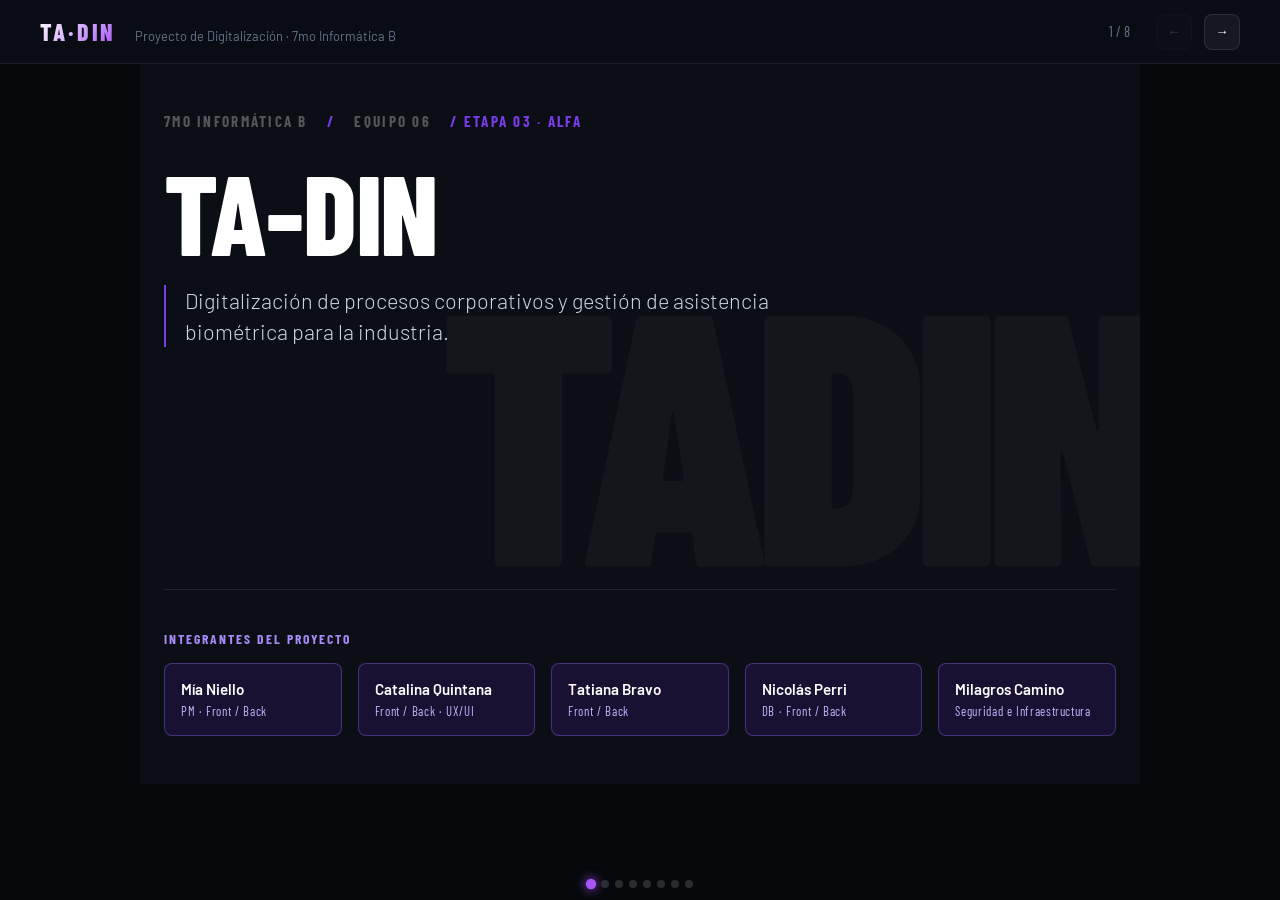
==== index.html @ 231d7f65 "Rename presentacion-e3.html to index.html" ====
<!DOCTYPE html>
<html lang="es">
<head>
  <meta charset="UTF-8">
  <meta name="viewport" content="width=device-width, initial-scale=1.0">
  <title>TA-DIN · Presentación Completa</title>
  <link rel="preconnect" href="https://fonts.googleapis.com">
  <link rel="preconnect" href="https://fonts.gstatic.com" crossorigin>
  <link href="https://fonts.googleapis.com/css2?family=Barlow+Condensed:ital,wght@0,700;0,800;0,900;1,800&family=Barlow:wght@300;400;500;600&display=swap" rel="stylesheet">
  <link rel="stylesheet" href="styles.css">
  <style>
    /* Carátula Editorial / Tipográfica */
    .cover-editorial-container {
      position: relative;
      max-width: 1000px;
      margin: 0 auto;
      padding: 3rem 1.5rem;
      text-align: left;
      min-height: 80vh;
      display: flex;
      flex-direction: column;
      justify-content: space-between;
      overflow: hidden;
    }

    /* Gran texto watermark de fondo */
    .watermark-bg {
      position: absolute;
      top: 50%;
      right: -2%;
      transform: translateY(-50%);
      font-family: 'Barlow Condensed', sans-serif;
      font-size: clamp(12rem, 28vw, 24rem);
      font-weight: 900;
      letter-spacing: -0.04em;
      color: rgba(255, 255, 255, 0.03);
      user-select: none;
      pointer-events: none;
      line-height: 0.8;
      z-index: 0;
      text-transform: uppercase;
    }

    .editorial-content {
      position: relative;
      z-index: 1;
      max-width: 680px;
    }

    .editorial-meta {
      display: flex;
      align-items: center;
      gap: 1.2rem;
      font-family: 'Barlow Condensed', sans-serif;
      font-size: 0.95rem;
      letter-spacing: 0.15em;
      text-transform: uppercase;
      color: var(--accent, #3182ce);
      margin-bottom: 2rem;
      font-weight: 700;
    }

    .editorial-meta span {
      color: rgba(255, 255, 255, 0.3);
    }

    .editorial-title {
      font-family: 'Barlow Condensed', sans-serif;
      font-size: clamp(4rem, 9vw, 7rem);
      font-weight: 800;
      line-height: 0.88;
      letter-spacing: -0.01em;
      text-transform: uppercase;
      color: #ffffff;
      margin: 0 0 1.5rem 0;
    }

    .editorial-subtitle {
      font-size: clamp(1.1rem, 2.2vw, 1.35rem);
      font-weight: 300;
      line-height: 1.45;
      color: #cbd5e0;
      margin: 0;
      border-left: 2px solid var(--accent, #3182ce);
      padding-left: 1.2rem;
    }

    /* Footer con tarjetas individuales violetas para el equipo */
    .editorial-footer {
      position: relative;
      z-index: 1;
      padding-top: 2.5rem;
      border-top: 1px solid rgba(255, 255, 255, 0.1);
      margin-top: 3rem;
    }

    .editorial-footer-label {
      font-family: 'Barlow Condensed', sans-serif;
      font-size: 0.85rem;
      font-weight: 700;
      letter-spacing: 0.15em;
      text-transform: uppercase;
      color: #a78bfa;
      margin-bottom: 1rem;
    }

    .editorial-team-grid {
      display: grid;
      grid-template-columns: repeat(auto-fit, minmax(170px, 1fr));
      gap: 1rem;
    }

    /* Cuadrado individual violeta por integrante */
    .editorial-team-card {
      background: rgba(109, 40, 217, 0.15);
      border: 1px solid rgba(139, 92, 246, 0.4);
      border-radius: 8px;
      padding: 1rem;
      display: flex;
      flex-direction: column;
      justify-content: center;
      transition: transform 0.2s ease, border-color 0.2s ease;
    }

    .editorial-team-card:hover {
      transform: translateY(-2px);
      border-color: rgba(139, 92, 246, 0.8);
      background: rgba(109, 40, 217, 0.25);
    }

    .editorial-team-name {
      font-size: 0.95rem;
      font-weight: 600;
      color: #ffffff;
      line-height: 1.2;
    }

    .editorial-team-role {
      font-family: 'Barlow Condensed', sans-serif;
      font-size: 0.8rem;
      color: #c4b5fd;
      letter-spacing: 0.05em;
      margin-top: 0.3rem;
    }

    /* Contador flotante inferior al pasar el cursor */
    .bottom-hover-counter {
      position: fixed;
      bottom: 20px;
      left: 50%;
      transform: translateX(-50%);
      background: rgba(0, 0, 0, 0.85);
      color: #fff;
      padding: 6px 16px;
      border-radius: 20px;
      font-family: 'Barlow Condensed', sans-serif;
      font-size: 0.95rem;
      letter-spacing: 0.05em;
      opacity: 0;
      transition: opacity 0.3s ease;
      pointer-events: auto;
      z-index: 1000;
    }

    .bottom-hover-counter:hover {
      opacity: 1;
    }
  </style>
</head>
<body>

  <nav class="slide-nav">
    <div>
      <span class="nav-brand">TA·DIN</span>
      <span class="nav-tag">Proyecto de Digitalización · 7mo Informática B</span>
    </div>
    <div class="nav-controls">
      <span class="slide-counter" id="counter">1 / 8</span>
      <button class="nav-btn" id="prev" onclick="go(-1)" disabled>&#8592;</button>
      <button class="nav-btn" id="next" onclick="go(+1)">&#8594;</button>
    </div>
  </nav>

  <div class="slides-container">

    <!-- DIAPO 1: Carátula de Inicio -->
    <div class="slide active" id="s1">
      <div class="slide-content cover-editorial-container">
        
        <div class="watermark-bg">TADIN</div>

        <div class="editorial-content">
          <div class="editorial-meta">
            <span>7MO INFORMÁTICA B</span> / <span>EQUIPO 06</span> / ETAPA 03 · ALFA
          </div>

          <h1 class="editorial-title">TA-DIN</h1>
          
          <p class="editorial-subtitle">
            Digitalización de procesos corporativos y gestión de asistencia biométrica para la industria.
          </p>
        </div>

        <div class="editorial-footer">
          <div class="editorial-footer-label">Integrantes del Proyecto</div>
          
          <div class="editorial-team-grid">
            <div class="editorial-team-card">
              <span class="editorial-team-name">Mía Niello</span>
              <span class="editorial-team-role">PM · Front / Back</span>
            </div>
            <div class="editorial-team-card">
              <span class="editorial-team-name">Catalina Quintana</span>
              <span class="editorial-team-role">Front / Back · UX/UI</span>
            </div>
            <div class="editorial-team-card">
              <span class="editorial-team-name">Tatiana Bravo</span>
              <span class="editorial-team-role">Front / Back</span>
            </div>
            <div class="editorial-team-card">
              <span class="editorial-team-name">Nicolás Perri</span>
              <span class="editorial-team-role">DB · Front / Back</span>
            </div>
            <div class="editorial-team-card">
              <span class="editorial-team-name">Milagros Camino</span>
              <span class="editorial-team-role">Seguridad e Infraestructura</span>
            </div>
          </div>
        </div>

      </div>
    </div>

    <!-- DIAPO 2: Introducción y Módulos -->
    <div class="slide" id="s2">
      <div class="slide-content">
        <div class="slide-number">02</div>
        <h2 class="slide-title">Contexto & Módulos del Proyecto</h2>
        <div class="divider"></div>
        
        <p style="color: var(--text-body); margin-bottom: 1.5rem; font-size: 1.05rem;">
          TA-DIN busca profesionalizarse para captar clientes en los sectores petrolero, minero y telefónico. La digitalización permite iniciar el proceso de certificación bajo las normas <strong>ISO 9001 e ISO 14001</strong>.
        </p>

        <div class="grid-2">
          <div class="card">
            <div class="card-title">Módulo A · Página Web</div>
            <p style="color: var(--text-body); font-size: 0.9rem;">Interfaz pública optimizada para posicionar la presencia digital de TA-DIN, canalizar consultas mediante Google Forms y captar clientes potenciales de forma ágil.</p>
          </div>
          <div class="card">
            <div class="card-title">Módulo B · Reloj Biométrico</div>
            <p style="color: var(--text-body); font-size: 0.9rem;">Registra e integra las fichadas en tiempo real mediante hardware biométrico (ZKTeco) conectado a una base de datos MySQL para seguimiento de presentismo.</p>
          </div>
          <div class="card">
            <div class="card-title">Módulo C · Página de RRHH</div>
            <p style="color: var(--text-body); font-size: 0.9rem;">Procesa los datos de asistencia para generar paneles visuales, auditar marcaciones y contabilizar las horas laborales de los empleados.</p>
          </div>
          <div class="card">
            <div class="card-title">Integración NFC</div>
            <p style="color: var(--text-body); font-size: 0.9rem;">Tarjetas de presentación interactivas para reuniones o eventos comerciales que redirigen al cliente a la sección de contacto mediante NFC/QR.</p>
          </div>
        </div>
      </div>
    </div>

    <!-- DIAPO 3: Avances -->
    <div class="slide" id="s3">
      <div class="slide-content">
        <div class="slide-number">03</div>
        <h2 class="slide-title">Avances del Proyecto</h2>
        <div class="divider"></div>

        <div class="grid-2">
          <div class="card" style="display: flex; flex-direction: column; justify-content: center;">
            <div class="card-title">Estructura Web y Contacto</div>
            <ul class="styled-list">
              <li>Estructura principal finalizada en dominio <span class="code-tag"><a href="http://tadin.com.ar" target="_blank" style="color: inherit; text-decoration: underline;">tadin.com.ar</a></span>.</li>
              <li>Despliegue de ruta de contacto interactiva en <span class="code-tag"><a href="http://tadin.com.ar/contacto" target="_blank" style="color: inherit; text-decoration: underline;">tadin.com.ar/contacto</a></span>.</li>
              <li>Transferencia de información en reuniones corporativas mediante tarjetas físicas con tecnología <strong>NFC</strong>.</li>
              <li>Implementación de un código <strong>QR</strong> alternativo para dispositivos sin conectividad NFC.</li>
            </ul>
          </div>
          <div class="card" style="text-align: center; background: rgba(255,255,255,0.02);">
            <p style="font-size: 0.85rem; color: var(--text-muted); margin-bottom: 1rem;">Tarjeta Digital NFC/QR · Vista Previa</p>

            <div style="
              background: #F4F5F7;
              border-radius: 18px;
              padding: 2.2rem 2rem;
              color: #1A2B4C;
              box-shadow: 0 10px 25px rgba(0,0,0,0.3);
              text-align: left;
              position: relative;
              max-width: 480px;
              margin: 0 auto;
              font-family: 'Inter', system-ui, -apple-system, sans-serif;
            ">
              
              <div style="position: absolute; top: 1.8rem; right: 1.8rem; width: 42px; height: 42px; border: 2px solid #1A2B4C; border-radius: 50%; display: flex; flex-direction: column; align-items: center; justify-content: center; gap: 2px;">
                <svg width="20" height="14" viewBox="0 0 24 16" fill="none" stroke="#1A2B4C" stroke-width="2.2" stroke-linecap="round">
                  <path d="M2 3a18 18 0 0 1 20 0" />
                  <path d="M5 7a13 13 0 0 1 14 0" />
                  <path d="M9 11a7 7 0 0 1 6 0" />
                </svg>
                <span style="font-size: 0.55rem; font-weight: 800; color: #1A2B4C; letter-spacing: 0.05em; line-height: 1;">NFC</span>
              </div>

              <div style="display: flex; justify-content: space-between; align-items: flex-end; margin-top: 0.5rem;">
                <div>
                  <h2 style="color: #1A2B4C; font-family: 'Inter', sans-serif; font-size: 2.7rem; font-weight: 800; letter-spacing: 0.02em; margin: 0; line-height: 1;">TA-DIN</h2>
                  <p style="color: #1A2B4C; font-size: 1.05rem; font-weight: 600; margin: 0.4rem 0 3.2rem 0;">Industrial Powder Coating</p>

                  <div style="font-size: 0.95rem; font-weight: 700; color: #1A2B4C; line-height: 1.45;">
                    <p style="margin: 0;">info@tadin.com</p>
                    <p style="margin: 0;">11 6880-8040</p>
                    <p style="margin: 0;">
                      <a href="https://tadin.com.ar" target="_blank" style="color: #1A2B4C; text-decoration: none;">www.tadin.com.ar</a>
                    </p>
                    <p style="margin: 0; font-weight: 600;">La Cautiva 6965, Villa Bosch</p>
                  </div>
                </div>

                <div style="flex-shrink: 0; margin-left: 1rem;">
                  <img 
                    src="https://api.qrserver.com/v1/create-qr-code/?size=150x150&data=http://tadin.com.ar/contacto&color=1A2B4C&bgcolor=F4F5F7" 
                    alt="QR Contacto TA-DIN" 
                    style="width: 140px; height: 140px; display: block;"
                  />
                </div>
              </div>
            </div>
          </div>
        </div>
      </div>
    </div>

    <!-- DIAPO 4: Combinación de Módulos Internos y Seguridad -->
    <div class="slide" id="s4">
      <div class="slide-content">
        <div class="slide-number">04</div>
        <h2 class="slide-title">Plataforma de RRHH</h2>
        <div class="divider"></div>

        <h3 style="font-size: 1.15rem; color: var(--accent); margin: 1.5rem 0 0.8rem 0; font-family: 'Barlow Condensed', sans-serif; text-transform: uppercase; letter-spacing: 0.05em;">
          Módulos Internos
        </h3>

        <div class="grid-3" style="margin-bottom: 1.2rem;">
          <div class="card">
            <div class="card-title">Dashboard Principal</div>
            <p style="font-size: 0.85rem; color: var(--text-body);">Resumen en tiempo real del estado de red (IP/Puerto del reloj), empleados activos, fichadas diarias y últimos 5 movimientos.</p>
          </div>
          <div class="card">
            <div class="card-title">Gestión de Empleados</div>
            <p style="font-size: 0.85rem; color: var(--text-body);">Altas y bajas de personal. El <em>ID de Reloj</em> cargado debe coincidir exactamente con el número de enrolamiento asignado en el equipo ZKTeco.</p>
          </div>
          <div class="card">
            <div class="card-title">Registros Crudos</div>
            <p style="font-size: 0.85rem; color: var(--text-body);">Caja negra con todas las entradas/salidas sin procesar. Permite cargas manuales para justificar ausencias u olvidos bajo clave de administrador.</p>
          </div>
          <div class="card">
            <div class="card-title">Horas Trabajadas</div>
            <p style="font-size: 0.85rem; color: var(--text-body);">Calcula horas netas a pagar filtrando llegadas tardes y turnos incompletos. Exportación de liquidación mensual a Excel profesional.</p>
          </div>
          <div class="card">
            <div class="card-title">Matriz Mensual</div>
            <p style="font-size: 0.85rem; color: var(--text-body);">Mapa de calor visual para auditar el mes del personal mediante iconografía por estados de asistencia.</p>
          </div>
          <div class="card">
            <div class="card-title">Configuración</div>
            <p style="font-size: 0.85rem; color: var(--text-body);">Panel para parametrizar la IP del biométrico, definir turnos corporativos (mañana/tarde) y tolerancia de llegada tarde.</p>
          </div>
        </div>

        <h3 style="font-size: 1.15rem; color: var(--accent); margin: 1.5rem 0 0.8rem 0; font-family: 'Barlow Condensed', sans-serif; text-transform: uppercase; letter-spacing: 0.05em;">
          Seguridad y Confirmación de Privilegios
        </h3>

        <div class="grid-2">
          <div class="card" style="padding: 0.8rem 1rem;">
            <div class="card-title" style="font-size: 0.9rem;">1. Control de Sesión Nativo (<span class="code-tag">$_SESSION</span>)</div>
            <p style="color: var(--text-body); font-size: 0.8rem; line-height: 1.4; margin: 0;">
              Toda navegación por rutas <span class="code-tag">.php</span> exige sesión activa iniciada en <span class="code-tag">login.php</span>. Si el token no es válido, redirige al inicio de sesión.
            </p>
          </div>
          <div class="card" style="padding: 0.8rem 1rem;">
            <div class="card-title" style="font-size: 0.9rem;">2. Confirmación de Privilegios Destructivos</div>
            <p style="color: var(--text-body); font-size: 0.8rem; line-height: 1.4; margin: 0;">
              Para acciones sensibles (cargas manuales o bajas), se exige la <strong>contraseña de administrador</strong> vía HTTP POST previa confirmación en DB.
            </p>
          </div>
        </div>

      </div>
    </div>

    <!-- DIAPO 5: Documentación Técnica -->
    <div class="slide" id="s5">
      <div class="slide-content">
        <div class="slide-number">05</div>
        <h2 class="slide-title">Documentación Técnica & Arquitectura</h2>
        <div class="divider"></div>

        <div class="grid-3">
          <div class="card">
            <div class="card-title">Módulo A · Web</div>
            <ul class="styled-list">
              <li><strong>Frontend:</strong> HTML5, CSS3 responsivo.</li>
              <li><strong>Hosting:</strong> DonWeb mediante FTP FileZilla.</li>
              <li><strong>Propósito:</strong> Captación de leads B2B.</li>
            </ul>
          </div>
          <div class="card">
            <div class="card-title">Módulo B · Biométrico</div>
            <ul class="styled-list">
              <li><strong>Hardware:</strong> ZKTeco + ZKBioTime.Net.</li>
              <li><strong>Protocolo:</strong> TCP/IP en red local.</li>
              <li><strong>Tablas:</strong> <span class="code-tag">USUARIO</span>, <span class="code-tag">LOG_MARCACION</span>.</li>
              <li><strong>Algoritmo:</strong> Match 1:N (&lt;1s).</li>
            </ul>
          </div>
          <div class="card">
            <div class="card-title">Módulo C · RRHH</div>
            <ul class="styled-list">
              <li><strong>Stack:</strong> PHP 8, Bootstrap 5.3, JS, MySQL.</li>
              <li><strong>Renderizado:</strong> SSR con controladores PHP.</li>
              <li><strong>Tablas:</strong> <span class="code-tag">empleados</span>, <span class="code-tag">registros_asistencia</span>, <span class="code-tag">configuracion</span>.</li>
              <li><strong>Reportes:</strong> Exportación nativa a <span class="code-tag">.xls</span>.</li>
            </ul>
          </div>
          
          <div class="card">
            <div class="card-title">Integración Comercial · Tarjetas NFC</div>
            <ul class="styled-list">
              <li><strong>Tecnología:</strong> Dispositivos físicos pasivos NFC (Near Field Communication) programados como tarjetas de presentación interactivas para el equipo comercial.</li>
              <li><strong>Función:</strong> Transmiten enlaces URL directamente a smartphones para derivar tráfico al sitio web de TA-DIN o al formulario de contacto.</li>
            </ul>
          </div>

        </div>
      </div>
    </div>

    <!-- DIAPO 6: Manual de Usuario y FAQ -->
    <div class="slide" id="s6">
      <div class="slide-content">
        <div class="slide-number">06</div>
        <h2 class="slide-title">Manual de Usuario & Operación</h2>
        <div class="divider"></div>

        <div class="grid-2">
          <div class="card">
            <div class="card-title">1. Operación del Reloj Biométrico</div>
            <ul class="styled-list">
              <li><strong>Identificación:</strong> Rostro, huella, tarjeta RFID o Clave. Modo 1:N o 1:1.</li>
              <li><strong>Uso Correcto:</strong> Distancia de 0.5m para rostro. Huella plana en cristal (registrar índice/medio).</li>
              <li><strong>Contingencias:</strong> Memoria no volátil (opera offline y sincroniza post-conexión o por USB FAT32).</li>
            </ul>
          </div>
          <div class="card">
            <div class="card-title">2. Leyenda Matriz Mensual de Asistencia</div>
            <p style="font-size: 0.85rem; color: var(--text-body); margin-bottom: 0.5rem;">Lectura visual rápida dentro del software de RRHH:</p>
            <div class="matrix-legend">
              <span class="badge"><div class="dot-indicator" style="background: var(--status-green);"></div> Verde: Correcto</span>
              <span class="badge"><div class="dot-indicator" style="background: var(--status-orange);"></div> Naranja: Llegada Tarde</span>
              <span class="badge"><div class="dot-indicator" style="background: var(--status-blue);"></div> Azul: Turno Incompleto</span>
              <span class="badge"><div class="dot-indicator" style="background: var(--status-red);"></div> Rojo: Ausente</span>
              <span class="badge"><div class="dot-indicator" style="background: var(--status-grey);"></div> Gris: Fuera de Turno</span>
            </div>
          </div>
        </div>
      </div>
    </div>

    <!-- DIAPO 7: Landing Page -->
    <div class="slide" id="s7">
      <div class="slide-content" style="display: flex; flex-direction: column; justify-content: center; align-items: center; text-align: center;">
        <div class="slide-number">07</div>
        <h2 class="slide-title">Landing Page Institucional</h2>
        <div class="divider"></div>
        <div class="card" style="max-width: 700px; padding: 2.5rem; background: var(--bg-dark-mid);">
          <p style="font-size: 1.2rem; color: var(--text-light); margin-bottom: 1rem;">
            Vista previa del portal público comercial desplegado en producción.
          </p>
          <a href="http://tadin.com.ar" target="_blank" style="display: inline-block; padding: 0.8rem 1.8rem; background: var(--accent); color: #FFF; text-decoration: none; border-radius: var(--radius-sm); font-weight: 600; font-family: 'Barlow Condensed'; letter-spacing: 0.05em; transition: var(--transition);">
            VISITAR TADIN.COM.AR ↗
          </a>
        </div>
      </div>
    </div>

    <!-- DIAPO 8: Carátula de Cierre -->
    <div class="slide" id="s8">
      <div class="slide-content cover-editorial-container">
        
        <!-- Marca de agua gigante -->
        <div class="watermark-bg">TADIN</div>

        <!-- Encabezado y Títulos -->
        <div class="editorial-content">
          <div class="editorial-meta">
            <span>7MO INFORMÁTICA B</span> / <span>EQUIPO 06</span> / CIERRE DEL PROYECTO
          </div>

          <h1 class="editorial-title">TA-DIN</h1>
          
          <p class="editorial-subtitle">
            Digitalización de procesos corporativos y gestión de asistencia biométrica para la industria.
          </p>
        </div>

        <!-- Créditos del equipo en cuadrados individuales violetas -->
        <div class="editorial-footer">
          <div class="editorial-footer-label">Integrantes del Proyecto</div>
          
          <div class="editorial-team-grid">
            <div class="editorial-team-card">
              <span class="editorial-team-name">Mía Niello</span>
              <span class="editorial-team-role">PM · Front / Back</span>
            </div>
            <div class="editorial-team-card">
              <span class="editorial-team-name">Catalina Quintana</span>
              <span class="editorial-team-role">Front / Back · UX/UI</span>
            </div>
            <div class="editorial-team-card">
              <span class="editorial-team-name">Tatiana Bravo</span>
              <span class="editorial-team-role">Front / Back</span>
            </div>
            <div class="editorial-team-card">
              <span class="editorial-team-name">Nicolás Perri</span>
              <span class="editorial-team-role">DB · Front / Back</span>
            </div>
            <div class="editorial-team-card">
              <span class="editorial-team-name">Milagros Camino</span>
              <span class="editorial-team-role">Seguridad e Infraestructura</span>
            </div>
          </div>
        </div>

      </div>
    </div>

  </div>

  <div class="dot-nav" id="dotNav"></div>

  <!-- Contador flotante inferior -->
  <div class="bottom-hover-counter" id="hoverCounter">1 / 8</div>

  <script>
    const TOTAL = 8;
    let cur = 1;

    const dotContainer = document.getElementById('dotNav');
    for (let i = 1; i <= TOTAL; i++) {
      const btn = document.createElement('button');
      btn.className = `dot ${i === 1 ? 'active' : ''}`;
      btn.onclick = () => goTo(i);
      dotContainer.appendChild(btn);
    }

    function goTo(n) {
      if (n < 1 || n > TOTAL) return;
      document.getElementById('s' + cur).classList.remove('active');
      document.querySelectorAll('.dot')[cur - 1].classList.remove('active');
      cur = n;
      document.getElementById('s' + cur).classList.add('active');
      document.querySelectorAll('.dot')[cur - 1].classList.add('active');
      
      const text = `${cur} / ${TOTAL}`;
      document.getElementById('counter').textContent = text;
      document.getElementById('hoverCounter').textContent = text;
      
      document.getElementById('prev').disabled = cur === 1;
      document.getElementById('next').disabled = cur === TOTAL;
    }

    function go(dir) { goTo(cur + dir); }

    document.addEventListener('keydown', e => {
      if (e.key === 'ArrowRight') go(1);
      if (e.key === 'ArrowLeft') go(-1);
    });
  </script>
</body>
</html>
---- styles.css ----
/* =========================================
   TA-DIN | Design System & Presentación E2
   Estilo: Cyber / Electric Violet Minimalist
   ========================================= */

:root {
  --bg-dark:        #0B0E14;
  --bg-dark-mid:    #121824;
  --bg-card:        #1A2332;
  --bg-footer:      #06080C;

  /* Texto */
  --text-light:     #FFFFFF;
  --text-body:      #94A3B8;
  --text-muted:     #64748B;

  /* Acentos */
  --accent:         #7C3AED;
  --accent-bright:  #A855F7;
  --accent-glow:    rgba(124, 58, 237, 0.25);

  /* Indicadores de Matriz Mensual */
  --status-green:   #10B981;
  --status-orange:  #F59E0B;
  --status-blue:    #3B82F6;
  --status-red:     #EF4444;
  --status-grey:    #6B7280;

  --nav-h:          64px;
  --dots-h:         44px;
  --radius-sm:      8px;
  --radius-md:      16px;
  --transition:     0.3s cubic-bezier(0.16, 1, 0.3, 1);
}

*, *::before, *::after { box-sizing: border-box; margin: 0; padding: 0; }
html, body {
  height: 100%;
  font-family: 'Barlow', sans-serif;
  background: var(--bg-footer);
  color: var(--text-light);
  overflow: hidden;
}

/* Nav Bar */
.slide-nav {
  position: fixed;
  top: 0; left: 0; right: 0;
  height: var(--nav-h);
  background: rgba(11, 14, 20, 0.9);
  backdrop-filter: blur(12px);
  display: flex;
  align-items: center;
  justify-content: space-between;
  padding: 0 2.5rem;
  z-index: 1000;
  border-bottom: 1px solid rgba(255, 255, 255, 0.08);
}
.nav-brand {
  font-family: 'Barlow Condensed', sans-serif;
  font-size: 1.5rem;
  font-weight: 800;
  letter-spacing: 0.12em;
  background: linear-gradient(135deg, #FFF 0%, var(--accent-bright) 100%);
  -webkit-background-clip: text;
  -webkit-text-fill-color: transparent;
}
.nav-tag { font-size: 0.8rem; color: var(--text-muted); margin-left: 1rem; }
.nav-controls { display: flex; align-items: center; gap: 0.75rem; }
.slide-counter {
  font-family: 'Barlow Condensed', sans-serif;
  font-size: 0.9rem;
  color: var(--text-muted);
  min-width: 50px;
  text-align: center;
}
.nav-btn {
  background: rgba(255, 255, 255, 0.05);
  color: var(--text-light);
  border: 1px solid rgba(255, 255, 255, 0.1);
  border-radius: var(--radius-sm);
  width: 36px; height: 36px;
  cursor: pointer;
  display: flex; align-items: center; justify-content: center;
  transition: var(--transition);
}
.nav-btn:hover { background: var(--accent); border-color: var(--accent-bright); }
.nav-btn:disabled { opacity: 0.2; cursor: not-allowed; }

/* Slide Base Structure */
.slides-container { height: 100vh; overflow: hidden; }
.slide {
  display: none;
  height: 100vh;
  overflow-y: auto;
  padding-top: var(--nav-h);
  padding-bottom: var(--dots-h);
}
.slide.active {
  display: block;
  animation: fadeIn 0.4s ease-out;
}
@keyframes fadeIn {
  from { opacity: 0; transform: scale(0.98); }
  to   { opacity: 1; transform: scale(1); }
}

.slide-content {
  min-height: calc(100vh - var(--nav-h) - var(--dots-h));
  padding: 2.5rem 8%;
  background: var(--bg-dark);
}

.slide-number {
  font-family: 'Barlow Condensed', sans-serif;
  font-size: 3.5rem;
  font-weight: 800;
  color: var(--accent);
  opacity: 0.3;
  line-height: 1;
}
.slide-title {
  font-family: 'Barlow Condensed', sans-serif;
  font-size: clamp(2rem, 3.5vw, 2.8rem);
  text-transform: uppercase;
  margin-bottom: 0.2rem;
}
.divider {
  width: 60px; height: 4px;
  background: var(--accent-bright);
  border-radius: 2px;
  margin-bottom: 1.5rem;
  box-shadow: 0 0 12px var(--accent-glow);
}

/* CARÁTULA REDISEÑADA (COVER HERO) */
.cover-pills {
  display: flex;
  justify-content: center;
  gap: 0.75rem;
  flex-wrap: wrap;
  margin-bottom: 2rem;
}

.pill {
  background: rgba(124, 58, 237, 0.1);
  border: 1px solid rgba(168, 85, 247, 0.3);
  color: #E2E8F0;
  padding: 0.4rem 1.2rem;
  border-radius: 50px;
  font-family: 'Barlow Condensed', sans-serif;
  font-size: 0.85rem;
  font-weight: 700;
  letter-spacing: 0.08em;
  text-transform: uppercase;
  backdrop-filter: blur(8px);
  box-shadow: 0 0 15px rgba(124, 58, 237, 0.15);
  transition: var(--transition);
}

.pill:hover {
  border-color: var(--accent-bright);
  box-shadow: 0 0 20px rgba(168, 85, 247, 0.4);
  transform: translateY(-2px);
}

.hero-title {
  font-family: 'Barlow Condensed', sans-serif;
  font-size: clamp(4rem, 8vw, 7rem);
  font-weight: 800;
  letter-spacing: 0.05em;
  line-height: 0.9;
  margin-bottom: 1rem;
  background: linear-gradient(180deg, #FFFFFF 30%, #A855F7 100%);
  -webkit-background-clip: text;
  -webkit-text-fill-color: transparent;
  text-shadow: 0 10px 30px rgba(124, 58, 237, 0.3);
}

.hero-subtitle {
  font-style: italic;
  font-size: clamp(1rem, 2vw, 1.25rem);
  color: var(--text-body);
  max-width: 650px;
  margin: 0 auto 1.5rem auto;
  line-height: 1.5;
}

.team-grid {
  display: grid;
  grid-template-columns: repeat(auto-fit, minmax(160px, 1fr));
  gap: 1rem;
  max-width: 1000px;
  margin: 2rem auto 0 auto;
  width: 100%;
}

.team-card {
  background: var(--bg-dark-mid);
  border: 1px solid rgba(255, 255, 255, 0.08);
  border-radius: var(--radius-md);
  padding: 1.5rem 1rem;
  display: flex;
  flex-direction: column;
  align-items: center;
  text-align: center;
  transition: var(--transition);
  position: relative;
  overflow: hidden;
}

.team-card::before {
  content: '';
  position: absolute;
  top: 0; left: 0; right: 0; height: 3px;
  background: linear-gradient(90deg, transparent, var(--accent-bright), transparent);
  opacity: 0;
  transition: var(--transition);
}

.team-card:hover {
  transform: translateY(-5px);
  border-color: rgba(168, 85, 247, 0.4);
  box-shadow: 0 12px 30px rgba(0, 0, 0, 0.5), 0 0 20px rgba(124, 58, 237, 0.2);
}

.team-card:hover::before {
  opacity: 1;
}

.avatar {
  width: 52px;
  height: 52px;
  border-radius: 50%;
  background: linear-gradient(135deg, rgba(124, 58, 237, 0.3), rgba(18, 24, 36, 0.9));
  border: 2px solid var(--accent-bright);
  color: #FFF;
  font-family: 'Barlow Condensed', sans-serif;
  font-weight: 800;
  font-size: 1.2rem;
  display: flex;
  align-items: center;
  justify-content: center;
  margin-bottom: 0.8rem;
  box-shadow: 0 0 15px var(--accent-glow);
}

.team-name {
  font-family: 'Barlow', sans-serif;
  font-weight: 600;
  font-size: 0.95rem;
  color: var(--text-light);
  margin-bottom: 0.25rem;
}

.team-role {
  font-size: 0.75rem;
  color: var(--text-muted);
  line-height: 1.3;
}

/* Grids & Cards Interiores */
.grid-2 { display: grid; grid-template-columns: repeat(auto-fit, minmax(320px, 1fr)); gap: 1.5rem; }
.grid-3 { display: grid; grid-template-columns: repeat(auto-fit, minmax(260px, 1fr)); gap: 1.25rem; }

.card {
  background: var(--bg-dark-mid);
  border: 1px solid rgba(255, 255, 255, 0.06);
  border-radius: var(--radius-md);
  padding: 1.25rem 1.5rem;
  box-shadow: 0 8px 32px rgba(0,0,0,0.3);
}
.card-title {
  font-family: 'Barlow Condensed', sans-serif;
  font-size: 1.25rem;
  color: var(--accent-bright);
  margin-bottom: 0.5rem;
  display: flex; align-items: center; gap: 0.5rem;
}

/* Tablas y Listas */
ul.styled-list { list-style: none; }
ul.styled-list li {
  position: relative;
  padding-left: 1.2rem;
  margin-bottom: 0.5rem;
  color: var(--text-body);
  font-size: 0.95rem;
  line-height: 1.5;
}
ul.styled-list li::before {
  content: "▹";
  position: absolute;
  left: 0;
  color: var(--accent-bright);
}

.matrix-legend {
  display: grid;
  grid-template-columns: repeat(auto-fit, minmax(180px, 1fr));
  gap: 0.75rem;
  margin-top: 1rem;
}
.badge {
  display: inline-flex;
  align-items: center;
  gap: 0.5rem;
  padding: 0.4rem 0.8rem;
  border-radius: var(--radius-sm);
  font-size: 0.85rem;
  font-weight: 600;
  background: rgba(255,255,255,0.03);
  border: 1px solid rgba(255,255,255,0.08);
}
.dot-indicator { width: 10px; height: 10px; border-radius: 50%; }

/* Code Blocks & Tech Tags */
.code-tag {
  font-family: monospace;
  background: rgba(124, 58, 237, 0.15);
  color: var(--accent-bright);
  padding: 0.1rem 0.4rem;
  border-radius: 4px;
  font-size: 0.85rem;
}

/* Dot Navigation */
.dot-nav {
  position: fixed;
  bottom: 12px;
  left: 50%;
  transform: translateX(-50%);
  display: flex;
  gap: 6px;
  z-index: 1000;
}
.dot {
  width: 8px; height: 8px;
  border-radius: 50%;
  background: rgba(255,255,255,0.15);
  border: none;
  cursor: pointer;
  transition: var(--transition);
}
.dot.active {
  background: var(--accent-bright);
  box-shadow: 0 0 8px var(--accent-bright);
  transform: scale(1.3);
}
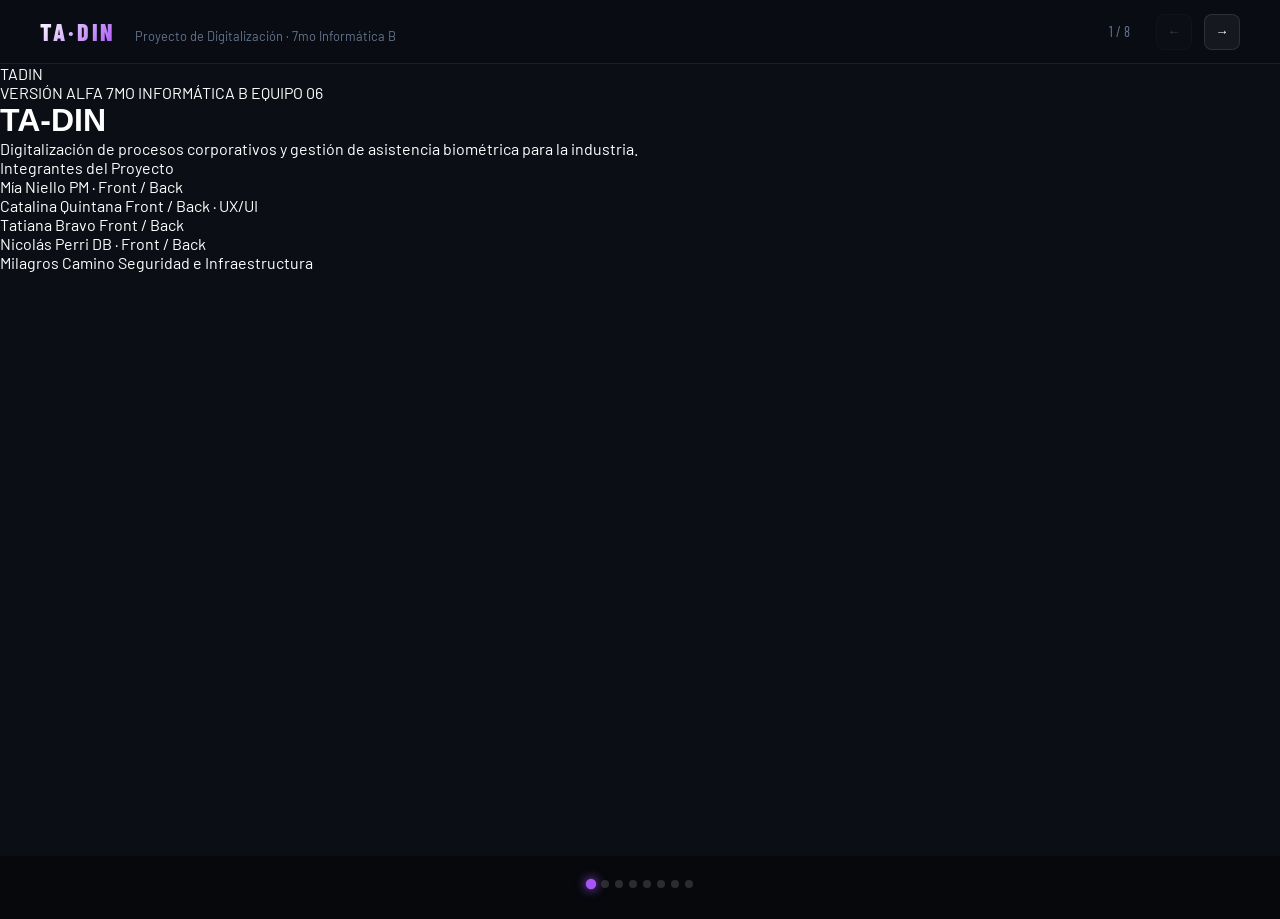
==== commit fb8908d6: "Update index.html" ====
--- a/index.html
+++ b/index.html
@@ -8,164 +8,6 @@
   <link rel="preconnect" href="https://fonts.gstatic.com" crossorigin>
   <link href="https://fonts.googleapis.com/css2?family=Barlow+Condensed:ital,wght@0,700;0,800;0,900;1,800&family=Barlow:wght@300;400;500;600&display=swap" rel="stylesheet">
   <link rel="stylesheet" href="styles.css">
-  <style>
-    /* Carátula Editorial / Tipográfica */
-    .cover-editorial-container {
-      position: relative;
-      max-width: 1000px;
-      margin: 0 auto;
-      padding: 3rem 1.5rem;
-      text-align: left;
-      min-height: 80vh;
-      display: flex;
-      flex-direction: column;
-      justify-content: space-between;
-      overflow: hidden;
-    }
-
-    /* Gran texto watermark de fondo */
-    .watermark-bg {
-      position: absolute;
-      top: 50%;
-      right: -2%;
-      transform: translateY(-50%);
-      font-family: 'Barlow Condensed', sans-serif;
-      font-size: clamp(12rem, 28vw, 24rem);
-      font-weight: 900;
-      letter-spacing: -0.04em;
-      color: rgba(255, 255, 255, 0.03);
-      user-select: none;
-      pointer-events: none;
-      line-height: 0.8;
-      z-index: 0;
-      text-transform: uppercase;
-    }
-
-    .editorial-content {
-      position: relative;
-      z-index: 1;
-      max-width: 680px;
-    }
-
-    .editorial-meta {
-      display: flex;
-      align-items: center;
-      gap: 1.2rem;
-      font-family: 'Barlow Condensed', sans-serif;
-      font-size: 0.95rem;
-      letter-spacing: 0.15em;
-      text-transform: uppercase;
-      color: var(--accent, #3182ce);
-      margin-bottom: 2rem;
-      font-weight: 700;
-    }
-
-    .editorial-meta span {
-      color: rgba(255, 255, 255, 0.3);
-    }
-
-    .editorial-title {
-      font-family: 'Barlow Condensed', sans-serif;
-      font-size: clamp(4rem, 9vw, 7rem);
-      font-weight: 800;
-      line-height: 0.88;
-      letter-spacing: -0.01em;
-      text-transform: uppercase;
-      color: #ffffff;
-      margin: 0 0 1.5rem 0;
-    }
-
-    .editorial-subtitle {
-      font-size: clamp(1.1rem, 2.2vw, 1.35rem);
-      font-weight: 300;
-      line-height: 1.45;
-      color: #cbd5e0;
-      margin: 0;
-      border-left: 2px solid var(--accent, #3182ce);
-      padding-left: 1.2rem;
-    }
-
-    /* Footer con tarjetas individuales violetas para el equipo */
-    .editorial-footer {
-      position: relative;
-      z-index: 1;
-      padding-top: 2.5rem;
-      border-top: 1px solid rgba(255, 255, 255, 0.1);
-      margin-top: 3rem;
-    }
-
-    .editorial-footer-label {
-      font-family: 'Barlow Condensed', sans-serif;
-      font-size: 0.85rem;
-      font-weight: 700;
-      letter-spacing: 0.15em;
-      text-transform: uppercase;
-      color: #a78bfa;
-      margin-bottom: 1rem;
-    }
-
-    .editorial-team-grid {
-      display: grid;
-      grid-template-columns: repeat(auto-fit, minmax(170px, 1fr));
-      gap: 1rem;
-    }
-
-    /* Cuadrado individual violeta por integrante */
-    .editorial-team-card {
-      background: rgba(109, 40, 217, 0.15);
-      border: 1px solid rgba(139, 92, 246, 0.4);
-      border-radius: 8px;
-      padding: 1rem;
-      display: flex;
-      flex-direction: column;
-      justify-content: center;
-      transition: transform 0.2s ease, border-color 0.2s ease;
-    }
-
-    .editorial-team-card:hover {
-      transform: translateY(-2px);
-      border-color: rgba(139, 92, 246, 0.8);
-      background: rgba(109, 40, 217, 0.25);
-    }
-
-    .editorial-team-name {
-      font-size: 0.95rem;
-      font-weight: 600;
-      color: #ffffff;
-      line-height: 1.2;
-    }
-
-    .editorial-team-role {
-      font-family: 'Barlow Condensed', sans-serif;
-      font-size: 0.8rem;
-      color: #c4b5fd;
-      letter-spacing: 0.05em;
-      margin-top: 0.3rem;
-    }
-
-    /* Contador flotante inferior al pasar el cursor */
-    .bottom-hover-counter {
-      position: fixed;
-      bottom: 20px;
-      left: 50%;
-      transform: translateX(-50%);
-      background: rgba(0, 0, 0, 0.85);
-      color: #fff;
-      padding: 6px 16px;
-      border-radius: 20px;
-      font-family: 'Barlow Condensed', sans-serif;
-      font-size: 0.95rem;
-      letter-spacing: 0.05em;
-      opacity: 0;
-      transition: opacity 0.3s ease;
-      pointer-events: auto;
-      z-index: 1000;
-    }
-
-    .bottom-hover-counter:hover {
-      opacity: 1;
-    }
-  </style>
 </head>
 <body>
 
@@ -185,49 +27,53 @@
 
     <!-- DIAPO 1: Carátula de Inicio -->
     <div class="slide active" id="s1">
-      <div class="slide-content cover-editorial-container">
-        
-        <div class="watermark-bg">TADIN</div>
-
-        <div class="editorial-content">
-          <div class="editorial-meta">
-            <span>7MO INFORMÁTICA B</span> / <span>EQUIPO 06</span> / ETAPA 03 · ALFA
-          </div>
-
-          <h1 class="editorial-title">TA-DIN</h1>
+      <div class="slide-content" style="padding: 0; height: 100%;">
+        <div class="cover-editorial-container">
           
-          <p class="editorial-subtitle">
-            Digitalización de procesos corporativos y gestión de asistencia biométrica para la industria.
-          </p>
-        </div>
-
-        <div class="editorial-footer">
-          <div class="editorial-footer-label">Integrantes del Proyecto</div>
-          
-          <div class="editorial-team-grid">
-            <div class="editorial-team-card">
-              <span class="editorial-team-name">Mía Niello</span>
-              <span class="editorial-team-role">PM · Front / Back</span>
-            </div>
-            <div class="editorial-team-card">
-              <span class="editorial-team-name">Catalina Quintana</span>
-              <span class="editorial-team-role">Front / Back · UX/UI</span>
-            </div>
-            <div class="editorial-team-card">
-              <span class="editorial-team-name">Tatiana Bravo</span>
-              <span class="editorial-team-role">Front / Back</span>
-            </div>
-            <div class="editorial-team-card">
-              <span class="editorial-team-name">Nicolás Perri</span>
-              <span class="editorial-team-role">DB · Front / Back</span>
-            </div>
-            <div class="editorial-team-card">
-              <span class="editorial-team-name">Milagros Camino</span>
-              <span class="editorial-team-role">Seguridad e Infraestructura</span>
-            </div>
-          </div>
-        </div>
-
+          <div class="watermark-bg">TADIN</div>
+
+          <div class="editorial-content">
+            <div class="editorial-badges">
+              <span class="cover-badge"><span class="badge-dot"></span> VERSIÓN ALFA</span>
+              <span class="cover-badge">7MO INFORMÁTICA B</span>
+              <span class="cover-badge">EQUIPO 06</span>
+            </div>
+
+            <h1 class="editorial-title">TA-DIN</h1>
+            
+            <p class="editorial-subtitle">
+              Digitalización de procesos corporativos y gestión de asistencia biométrica para la industria.
+            </p>
+          </div>
+
+          <div class="editorial-footer">
+            <div class="editorial-footer-label">Integrantes del Proyecto</div>
+            
+            <div class="editorial-team-grid">
+              <div class="editorial-team-card -card">
+                <span class="editorial-team-name">Mía Niello</span>
+                <span class="editorial-team-role">PM · Front / Back</span>
+              </div>
+              <div class="editorial-team-card">
+                <span class="editorial-team-name">Catalina Quintana</span>
+                <span class="editorial-team-role">Front / Back · UX/UI</span>
+              </div>
+              <div class="editorial-team-card">
+                <span class="editorial-team-name">Tatiana Bravo</span>
+                <span class="editorial-team-role">Front / Back</span>
+              </div>
+              <div class="editorial-team-card">
+                <span class="editorial-team-name">Nicolás Perri</span>
+                <span class="editorial-team-role">DB · Front / Back</span>
+              </div>
+              <div class="editorial-team-card">
+                <span class="editorial-team-name">Milagros Camino</span>
+                <span class="editorial-team-role">Seguridad e Infraestructura</span>
+              </div>
+            </div>
+          </div>
+
+        </div>
       </div>
     </div>
 
@@ -239,7 +85,7 @@
         <div class="divider"></div>
         
         <p style="color: var(--text-body); margin-bottom: 1.5rem; font-size: 1.05rem;">
-          TA-DIN busca profesionalizarse para captar clientes en los sectores petrolero, minero y telefónico. La digitalización permite iniciar el proceso de certificación bajo las normas <strong>ISO 9001 e ISO 14001</strong>.
+          TA-DIN busca profesionalizarse para captar clientes en los sectores petrolero, minero y telefónico. La digitalización permite iniciar el proceso de certificación bajo las normas <strong>ISO 9001 e ISO 14001</strong>. Toda esta información se encuentra en la <a href="https://mianiello.github.io/Documentacion-TA-DIN/#gantt" target="_blank" style="color: var(--accent, #3182ce); text-decoration: underline;">documentación digital</a> y en la <a href="https://cataquintana11.github.io/landing-page/" target="_blank" style="color: var(--accent, #3182ce); text-decoration: underline;">landing page</a>.
         </p>
 
         <div class="grid-2">
@@ -263,10 +109,66 @@
       </div>
     </div>
 
-    <!-- DIAPO 3: Avances -->
+    <!-- DIAPO 3: Registro de Entrevistas y Evolución -->
     <div class="slide" id="s3">
       <div class="slide-content">
         <div class="slide-number">03</div>
+        <h2 class="slide-title">Registro de Entrevistas & Evolución</h2>
+        <div class="divider"></div>
+
+        <div class="grid-2" style="margin-bottom: 1rem;">
+          <div class="card" style="padding: 0.9rem 1.1rem; opacity: 0.85;">
+            <div class="card-title" style="font-size: 0.95rem; color: #a78bfa;">Entrevista N°1 · 15/04/2026 (Validación Inicial)</div>
+            <p style="font-size: 0.82rem; color: var(--text-body); margin-bottom: 0.4rem;"><strong>Clientes:</strong> Silvana Bravo y Sergio Bravo | <strong>Equipo:</strong> PM, D03, DUX, IS</p>
+            <ul class="styled-list" style="font-size: 0.8rem; margin: 0;">
+              <li>Ideación y definición del alcance del proyecto.</li>
+              <li>Aprobación del enfoque inicial y primer prototipo.</li>
+              <li><strong>Cambio Mockup:</strong> Extensión de solo biométrico a sitio web completo, formulario y NFC.</li>
+            </ul>
+          </div>
+
+          <div class="card" style="padding: 0.9rem 1.1rem; opacity: 0.85;">
+            <div class="card-title" style="font-size: 0.95rem; color: #a78bfa;">Entrevista N°2 · 12/06/2026 (Validación de Avances)</div>
+            <p style="font-size: 0.82rem; color: var(--text-body); margin-bottom: 0.4rem;"><strong>Clientes:</strong> Silvana Bravo y Sergio Bravo | <strong>Equipo:</strong> PM, DUX, D03, BD, IS</p>
+            <ul class="styled-list" style="font-size: 0.8rem; margin: 0;">
+              <li>Revisión del primer mockup navegable y flujos.</li>
+              <li>Aprobación de ajustes visuales y subida a base de datos/servidor.</li>
+              <li><strong>Cambio Mockup:</strong> Reestructuración de marca y formulario embebido directo en la web.</li>
+            </ul>
+          </div>
+        </div>
+
+        <div class="card" style="background: rgba(139, 92, 246, 0.12); border: 1.5px solid rgba(139, 92, 246, 0.6); padding: 1.2rem;">
+          <div style="display: flex; justify-content: space-between; align-items: center; margin-bottom: 0.6rem;">
+            <div class="card-title" style="font-size: 1.1rem; color: #ffffff; margin: 0;">Entrevista N°3 · 18/09/2026 (Fase Final & Definiciones)</div>
+          </div>
+          <p style="font-size: 0.88rem; color: #cbd5e0; margin-bottom: 0.8rem;">
+            <strong>Participantes:</strong> Sergio Bravo (Cliente) | PM, D03, IS(Equipo).
+          </p>
+          
+          <div class="grid-3" style="gap: 0.8rem;">
+            <div style="background: rgba(0,0,0,0.3); padding: 0.7rem; border-radius: 6px;">
+              <strong style="color: #c4b5fd; font-size: 0.85rem; display: block; margin-bottom: 0.3rem;">1. Sección Visual Web</strong>
+              <p style="font-size: 0.8rem; color: var(--text-body); margin: 0;">Incorporación de fotografías reales en secciones clave de la web para reforzar el impacto corporativo.</p>
+            </div>
+            <div style="background: rgba(0,0,0,0.3); padding: 0.7rem; border-radius: 6px;">
+              <strong style="color: #c4b5fd; font-size: 0.85rem; display: block; margin-bottom: 0.3rem;">2. Formulario de Cotización</strong>
+              <p style="font-size: 0.8rem; color: var(--text-body); margin: 0;">Personalización y adaptación de campos estructurales según los requerimientos del cliente.</p>
+            </div>
+            <div style="background: rgba(0,0,0,0.3); padding: 0.7rem; border-radius: 6px;">
+              <strong style="color: #c4b5fd; font-size: 0.85rem; display: block; margin-bottom: 0.3rem;">3. Enrolamiento Biométrico</strong>
+              <p style="font-size: 0.8rem; color: var(--text-body); margin: 0;">Registro e integración completa de huellas dactilares vinculadas al nombre de cada empleado.</p>
+            </div>
+          </div>
+        </div>
+
+      </div>
+    </div>
+
+    <!-- DIAPO 4: Avances -->
+    <div class="slide" id="s4">
+      <div class="slide-content">
+        <div class="slide-number">04</div>
         <h2 class="slide-title">Avances del Proyecto</h2>
         <div class="divider"></div>
 
@@ -274,70 +176,99 @@
           <div class="card" style="display: flex; flex-direction: column; justify-content: center;">
             <div class="card-title">Estructura Web y Contacto</div>
             <ul class="styled-list">
-              <li>Estructura principal finalizada en dominio <span class="code-tag"><a href="http://tadin.com.ar" target="_blank" style="color: inherit; text-decoration: underline;">tadin.com.ar</a></span>.</li>
-              <li>Despliegue de ruta de contacto interactiva en <span class="code-tag"><a href="http://tadin.com.ar/contacto" target="_blank" style="color: inherit; text-decoration: underline;">tadin.com.ar/contacto</a></span>.</li>
-              <li>Transferencia de información en reuniones corporativas mediante tarjetas físicas con tecnología <strong>NFC</strong>.</li>
+              <li>Agregamos a la página imágenes de cada una de las industrias con las que trabajan. Estructura principal finalizada en dominio <span class="code-tag"><a href="http://tadin.com.ar" target="_blank" style="color: inherit; text-decoration: underline;">tadin.com.ar</a></span>.</li>
+              <li>Modificamos el formulario de contacto para realizar cotizaciones.</li>
+              <li>Despliegue de ruta de contacto interactiva en <span class="code-tag"><a href="http://tadin.com.ar/silvana" target="_blank" style="color: inherit; text-decoration: underline;">tadin.com.ar/silvana</a></span> y <span class="code-tag"><a href="http://tadin.com.ar/sergio" target="_blank" style="color: inherit; text-decoration: underline;">tadin.com.ar/sergio</a></span>.</li>
               <li>Implementación de un código <strong>QR</strong> alternativo para dispositivos sin conectividad NFC.</li>
             </ul>
           </div>
-          <div class="card" style="text-align: center; background: rgba(255,255,255,0.02);">
-            <p style="font-size: 0.85rem; color: var(--text-muted); margin-bottom: 1rem;">Tarjeta Digital NFC/QR · Vista Previa</p>
-
+
+          <div class="card" style="text-align: center; background: rgba(255,255,255,0.02); display: flex; flex-direction: column; gap: 1rem; justify-content: center; padding: 1rem;">
+            <p style="font-size: 0.85rem; color: var(--text-muted); margin: 0;">Tarjetas Digitales NFC/QR · Vista Previa</p>
+
+            <!-- Tarjeta 1: Sergio Bravo -->
             <div style="
-              background: #F4F5F7;
-              border-radius: 18px;
-              padding: 2.2rem 2rem;
+              background: #FFFFFF;
+              border-radius: 12px;
+              padding: 1.2rem;
               color: #1A2B4C;
-              box-shadow: 0 10px 25px rgba(0,0,0,0.3);
+              box-shadow: 0 4px 15px rgba(0,0,0,0.25);
               text-align: left;
               position: relative;
-              max-width: 480px;
-              margin: 0 auto;
               font-family: 'Inter', system-ui, -apple-system, sans-serif;
             ">
-              
-              <div style="position: absolute; top: 1.8rem; right: 1.8rem; width: 42px; height: 42px; border: 2px solid #1A2B4C; border-radius: 50%; display: flex; flex-direction: column; align-items: center; justify-content: center; gap: 2px;">
-                <svg width="20" height="14" viewBox="0 0 24 16" fill="none" stroke="#1A2B4C" stroke-width="2.2" stroke-linecap="round">
-                  <path d="M2 3a18 18 0 0 1 20 0" />
-                  <path d="M5 7a13 13 0 0 1 14 0" />
-                  <path d="M9 11a7 7 0 0 1 6 0" />
-                </svg>
-                <span style="font-size: 0.55rem; font-weight: 800; color: #1A2B4C; letter-spacing: 0.05em; line-height: 1;">NFC</span>
-              </div>
-
-              <div style="display: flex; justify-content: space-between; align-items: flex-end; margin-top: 0.5rem;">
+             
+
+              <div style="display: flex; justify-content: space-between; align-items: center;">
                 <div>
-                  <h2 style="color: #1A2B4C; font-family: 'Inter', sans-serif; font-size: 2.7rem; font-weight: 800; letter-spacing: 0.02em; margin: 0; line-height: 1;">TA-DIN</h2>
-                  <p style="color: #1A2B4C; font-size: 1.05rem; font-weight: 600; margin: 0.4rem 0 3.2rem 0;">Industrial Powder Coating</p>
-
-                  <div style="font-size: 0.95rem; font-weight: 700; color: #1A2B4C; line-height: 1.45;">
+                  <h3 style="color: #1A2B4C; font-size: 1.6rem; font-weight: 800; margin: 0; line-height: 1;">TA-DIN</h3>
+                  <p style="color: #1A2B4C; font-size: 0.75rem; font-weight: 600; margin: 0.2rem 0 0.8rem 0;">Industrial Powder Coating</p>
+
+                  <div style="font-size: 0.7rem; font-weight: 700; color: #1A2B4C; line-height: 1.3;">
+                    <p style="margin: 0;"><strong>Sergio Bravo</strong> - Director General</p>
+                    <p style="margin: 0;">15 5523-6129</p>
                     <p style="margin: 0;">info@tadin.com</p>
-                    <p style="margin: 0;">11 6880-8040</p>
-                    <p style="margin: 0;">
-                      <a href="https://tadin.com.ar" target="_blank" style="color: #1A2B4C; text-decoration: none;">www.tadin.com.ar</a>
-                    </p>
-                    <p style="margin: 0; font-weight: 600;">La Cautiva 6965, Villa Bosch</p>
+                    <p style="margin: 0;"><a href="https://www.tadin.com.ar" target="_blank" style="color: #1A2B4C; text-decoration: none;">www.tadin.com.ar</a></p>
+                    <p style="margin: 0; font-weight: 500;">La Cautiva 6965, Villa Bosch</p>
                   </div>
                 </div>
 
-                <div style="flex-shrink: 0; margin-left: 1rem;">
+                <div style="flex-shrink: 0; margin-left: 0.8rem;">
                   <img 
-                    src="https://api.qrserver.com/v1/create-qr-code/?size=150x150&data=http://tadin.com.ar/contacto&color=1A2B4C&bgcolor=F4F5F7" 
-                    alt="QR Contacto TA-DIN" 
-                    style="width: 140px; height: 140px; display: block;"
+                    src="https://api.qrserver.com/v1/create-qr-code/?size=100x100&data=http://tadin.com.ar/sergio&color=1A2B4C&bgcolor=FFFFFF" 
+                    alt="QR Sergio Bravo" 
+                    style="width: 85px; height: 85px; display: block;"
                   />
                 </div>
               </div>
             </div>
-          </div>
-        </div>
-      </div>
-    </div>
-
-    <!-- DIAPO 4: Combinación de Módulos Internos y Seguridad -->
-    <div class="slide" id="s4">
+
+            <!-- Tarjeta 2: Silvana Bravo -->
+            <div style="
+              background: #FFFFFF;
+              border-radius: 12px;
+              padding: 1.2rem;
+              color: #1A2B4C;
+              box-shadow: 0 4px 15px rgba(0,0,0,0.25);
+              text-align: left;
+              position: relative;
+              font-family: 'Inter', system-ui, -apple-system, sans-serif;
+            ">
+        
+
+              <div style="display: flex; justify-content: space-between; align-items: center;">
+                <div>
+                  <h3 style="color: #1A2B4C; font-size: 1.6rem; font-weight: 800; margin: 0; line-height: 1;">TA-DIN</h3>
+                  <p style="color: #1A2B4C; font-size: 0.75rem; font-weight: 600; margin: 0.2rem 0 0.8rem 0;">Industrial Powder Coating</p>
+
+                  <div style="font-size: 0.7rem; font-weight: 700; color: #1A2B4C; line-height: 1.3;">
+                    <p style="margin: 0;"><strong>Silvana Bravo</strong> - Gerente Administrativo</p>
+                    <p style="margin: 0;">11 3009-4157</p>
+                    <p style="margin: 0;">info@tadin.com</p>
+                    <p style="margin: 0;"><a href="https://www.tadin.com.ar" target="_blank" style="color: #1A2B4C; text-decoration: none;">www.tadin.com.ar</a></p>
+                    <p style="margin: 0; font-weight: 500;">La Cautiva 6965, Villa Bosch</p>
+                  </div>
+                </div>
+
+                <div style="flex-shrink: 0; margin-left: 0.8rem;">
+                  <img 
+                    src="https://api.qrserver.com/v1/create-qr-code/?size=100x100&data=http://tadin.com.ar/silvana&color=1A2B4C&bgcolor=FFFFFF" 
+                    alt="QR Silvana Bravo" 
+                    style="width: 85px; height: 85px; display: block;"
+                  />
+                </div>
+              </div>
+            </div>
+
+          </div>
+        </div>
+      </div>
+    </div>
+
+    <!-- DIAPO 5: Combinación de Módulos Internos y Seguridad -->
+    <div class="slide" id="s5">
       <div class="slide-content">
-        <div class="slide-number">04</div>
+        <div class="slide-number">05</div>
         <h2 class="slide-title">Plataforma de RRHH</h2>
         <div class="divider"></div>
 
@@ -394,149 +325,288 @@
       </div>
     </div>
 
-    <!-- DIAPO 5: Documentación Técnica -->
-    <div class="slide" id="s5">
+    <!-- DIAPO 6: Documentación Técnica, Arquitectura, Manual de Usuario & Operación (Combinada) -->
+    <div class="slide" id="s6">
       <div class="slide-content">
-        <div class="slide-number">05</div>
-        <h2 class="slide-title">Documentación Técnica & Arquitectura</h2>
+        <div class="slide-number">06</div>
+        <h2 class="slide-title">Documentación Técnica & Operación</h2>
         <div class="divider"></div>
 
-        <div class="grid-3">
-          <div class="card">
-            <div class="card-title">Módulo A · Web</div>
-            <ul class="styled-list">
+        <h3 style="font-size: 1.15rem; color: var(--accent); margin: 0.8rem 0 0.6rem 0; font-family: 'Barlow Condensed', sans-serif; text-transform: uppercase; letter-spacing: 0.05em;">
+          Documentación Técnica & Arquitectura
+        </h3>
+
+        <div class="grid-4" style="display: grid; grid-template-columns: repeat(4, 1fr); gap: 0.8rem; margin-bottom: 0.8rem;">
+          <div class="card" style="padding: 0.7rem 0.9rem;">
+            <div class="card-title" style="font-size: 0.85rem; margin-bottom: 0.4rem;">Módulo A · Web</div>
+            <ul class="styled-list" style="font-size: 0.78rem; margin: 0;">
               <li><strong>Frontend:</strong> HTML5, CSS3 responsivo.</li>
               <li><strong>Hosting:</strong> DonWeb mediante FTP FileZilla.</li>
               <li><strong>Propósito:</strong> Captación de leads B2B.</li>
             </ul>
           </div>
-          <div class="card">
-            <div class="card-title">Módulo B · Biométrico</div>
-            <ul class="styled-list">
+          <div class="card" style="padding: 0.7rem 0.9rem;">
+            <div class="card-title" style="font-size: 0.85rem; margin-bottom: 0.4rem;">Módulo B · Biométrico</div>
+            <ul class="styled-list" style="font-size: 0.78rem; margin: 0;">
               <li><strong>Hardware:</strong> ZKTeco + ZKBioTime.Net.</li>
               <li><strong>Protocolo:</strong> TCP/IP en red local.</li>
               <li><strong>Tablas:</strong> <span class="code-tag">USUARIO</span>, <span class="code-tag">LOG_MARCACION</span>.</li>
               <li><strong>Algoritmo:</strong> Match 1:N (&lt;1s).</li>
             </ul>
           </div>
-          <div class="card">
-            <div class="card-title">Módulo C · RRHH</div>
-            <ul class="styled-list">
+          <div class="card" style="padding: 0.7rem 0.9rem;">
+            <div class="card-title" style="font-size: 0.85rem; margin-bottom: 0.4rem;">Módulo C · RRHH</div>
+            <ul class="styled-list" style="font-size: 0.78rem; margin: 0;">
               <li><strong>Stack:</strong> PHP 8, Bootstrap 5.3, JS, MySQL.</li>
               <li><strong>Renderizado:</strong> SSR con controladores PHP.</li>
               <li><strong>Tablas:</strong> <span class="code-tag">empleados</span>, <span class="code-tag">registros_asistencia</span>, <span class="code-tag">configuracion</span>.</li>
               <li><strong>Reportes:</strong> Exportación nativa a <span class="code-tag">.xls</span>.</li>
             </ul>
           </div>
-          
-          <div class="card">
-            <div class="card-title">Integración Comercial · Tarjetas NFC</div>
-            <ul class="styled-list">
-              <li><strong>Tecnología:</strong> Dispositivos físicos pasivos NFC (Near Field Communication) programados como tarjetas de presentación interactivas para el equipo comercial.</li>
-              <li><strong>Función:</strong> Transmiten enlaces URL directamente a smartphones para derivar tráfico al sitio web de TA-DIN o al formulario de contacto.</li>
-            </ul>
-          </div>
-
-        </div>
-      </div>
-    </div>
-
-    <!-- DIAPO 6: Manual de Usuario y FAQ -->
-    <div class="slide" id="s6">
-      <div class="slide-content">
-        <div class="slide-number">06</div>
-        <h2 class="slide-title">Manual de Usuario & Operación</h2>
-        <div class="divider"></div>
-
-        <div class="grid-2">
-          <div class="card">
-            <div class="card-title">1. Operación del Reloj Biométrico</div>
-            <ul class="styled-list">
+          <div class="card" style="padding: 0.7rem 0.9rem;">
+            <div class="card-title" style="font-size: 0.85rem; margin-bottom: 0.4rem;">Integración NFC</div>
+            <ul class="styled-list" style="font-size: 0.78rem; margin: 0;">
+              <li><strong>Tecnología:</strong> Dispositivos NFC pasivos.</li>
+              <li><strong>Función:</strong> Transmite URL a smartphones para derivar tráfico al sitio web o formulario.</li>
+            </ul>
+          </div>
+        </div>
+
+        <h3 style="font-size: 1.15rem; color: var(--accent); margin: 0.8rem 0 0.6rem 0; font-family: 'Barlow Condensed', sans-serif; text-transform: uppercase; letter-spacing: 0.05em;">
+          Manual de Usuario & Operación
+        </h3>
+
+        <div class="grid-2" style="gap: 0.8rem;">
+          <div class="card" style="padding: 0.7rem 0.9rem;">
+            <div class="card-title" style="font-size: 0.85rem; margin-bottom: 0.4rem;">1. Operación del Reloj Biométrico</div>
+            <ul class="styled-list" style="font-size: 0.78rem; margin: 0;">
               <li><strong>Identificación:</strong> Rostro, huella, tarjeta RFID o Clave. Modo 1:N o 1:1.</li>
               <li><strong>Uso Correcto:</strong> Distancia de 0.5m para rostro. Huella plana en cristal (registrar índice/medio).</li>
               <li><strong>Contingencias:</strong> Memoria no volátil (opera offline y sincroniza post-conexión o por USB FAT32).</li>
             </ul>
           </div>
-          <div class="card">
-            <div class="card-title">2. Leyenda Matriz Mensual de Asistencia</div>
-            <p style="font-size: 0.85rem; color: var(--text-body); margin-bottom: 0.5rem;">Lectura visual rápida dentro del software de RRHH:</p>
-            <div class="matrix-legend">
-              <span class="badge"><div class="dot-indicator" style="background: var(--status-green);"></div> Verde: Correcto</span>
-              <span class="badge"><div class="dot-indicator" style="background: var(--status-orange);"></div> Naranja: Llegada Tarde</span>
-              <span class="badge"><div class="dot-indicator" style="background: var(--status-blue);"></div> Azul: Turno Incompleto</span>
-              <span class="badge"><div class="dot-indicator" style="background: var(--status-red);"></div> Rojo: Ausente</span>
-              <span class="badge"><div class="dot-indicator" style="background: var(--status-grey);"></div> Gris: Fuera de Turno</span>
-            </div>
-          </div>
-        </div>
-      </div>
-    </div>
-
-    <!-- DIAPO 7: Landing Page -->
+          <div class="card" style="padding: 0.7rem 0.9rem;">
+            <div class="card-title" style="font-size: 0.85rem; margin-bottom: 0.4rem;">2. Leyenda Matriz Mensual de Asistencia</div>
+            <p style="font-size: 0.78rem; color: var(--text-body); margin-bottom: 0.4rem;">Lectura visual rápida dentro del software de RRHH:</p>
+            <div class="matrix-legend" style="gap: 0.4rem;">
+              <span class="badge" style="font-size: 0.75rem;"><div class="dot-indicator" style="background: var(--status-green);"></div> Verde: Correcto</span>
+              <span class="badge" style="font-size: 0.75rem;"><div class="dot-indicator" style="background: var(--status-orange);"></div> Naranja: Llegada Tarde</span>
+              <span class="badge" style="font-size: 0.75rem;"><div class="dot-indicator" style="background: var(--status-blue);"></div> Azul: Turno Incompleto</span>
+              <span class="badge" style="font-size: 0.75rem;"><div class="dot-indicator" style="background: var(--status-red);"></div> Rojo: Ausente</span>
+              <span class="badge" style="font-size: 0.75rem;"><div class="dot-indicator" style="background: var(--status-grey);"></div> Gris: Fuera de Turno</span>
+            </div>
+          </div>
+        </div>
+
+        <!-- Botón de Redirección a la Documentación Digital / Gantt -->
+        <div style="margin-top: 1rem; text-align: center;">
+          <a href="https://mianiello.github.io/Documentacion-TA-DIN/#gantt" target="_blank" style="
+            display: inline-flex;
+            align-items: center;
+            gap: 0.6rem;
+            background: linear-gradient(135deg, #8b5cf6 0%, #6366f1 100%);
+            color: #ffffff;
+            padding: 0.5rem 1.2rem;
+            border-radius: 8px;
+            font-family: 'Barlow Condensed', sans-serif;
+            font-size: 1rem;
+            font-weight: 700;
+            text-transform: uppercase;
+            letter-spacing: 0.05em;
+            text-decoration: none;
+            box-shadow: 0 4px 12px rgba(139, 92, 246, 0.3);
+            transition: transform 0.2s ease, box-shadow 0.2s ease;
+          " onmouseover="this.style.transform='translateY(-2px)'; this.style.boxShadow='0 6px 16px rgba(139, 92, 246, 0.5)';" onmouseout="this.style.transform='translateY(0)'; this.style.boxShadow='0 4px 12px rgba(139, 92, 246, 0.3)';">
+            <span>Ver Documentación Completa</span>
+            <span style="font-size: 1.1rem;">&#8599;</span>
+          </a>
+        </div>
+
+      </div>
+    </div>
+
+    <!-- DIAPO 7: Presupuesto y Estimación de Costos -->
     <div class="slide" id="s7">
-      <div class="slide-content" style="display: flex; flex-direction: column; justify-content: center; align-items: center; text-align: center;">
+      <div class="slide-content">
         <div class="slide-number">07</div>
-        <h2 class="slide-title">Landing Page Institucional</h2>
+        <h2 class="slide-title">Estimación Económica del Proyecto</h2>
         <div class="divider"></div>
-        <div class="card" style="max-width: 700px; padding: 2.5rem; background: var(--bg-dark-mid);">
-          <p style="font-size: 1.2rem; color: var(--text-light); margin-bottom: 1rem;">
-            Vista previa del portal público comercial desplegado en producción.
+
+        <!-- Ficha de resumen superior -->
+        <div class="card" style="margin-bottom: 0.8rem; padding: 0.6rem 1rem; background: rgba(255,255,255,0.03);">
+          <div style="display: flex; justify-content: space-between; align-items: center; flex-wrap: wrap; gap: 0.5rem; font-size: 0.82rem; color: var(--text-body);">
+            <div><strong>Inicio:</strong> 14/04/26 | <strong>Fin:</strong> 14/11/26</div>
+            <div><strong>Esfuerzo:</strong> 687 Horas</div>
+            <div><strong>Margen:</strong> 25% | <strong>Ganancia:</strong> $4.623,86 USD</div>
+            <div style="color: var(--accent); font-weight: bold; font-size: 0.95rem;">Precio Venta: $23.119,28 USD</div>
+          </div>
+        </div>
+
+        <div class="grid-2" style="margin-bottom: 0.8rem; gap: 0.8rem;">
+          <!-- Tabla 1.A Costes de Personal -->
+          <div class="card" style="padding: 0.8rem;">
+            <div class="card-title" style="font-size: 0.9rem; margin-bottom: 0.5rem; color: #a78bfa;">1.A Costes de Personal</div>
+            <div style="max-height: 180px; overflow-y: auto;">
+              <table style="width: 100%; border-collapse: collapse; font-size: 0.72rem; text-align: left; color: var(--text-body);">
+                <thead>
+                  <tr style="border-bottom: 1px solid rgba(255,255,255,0.1); color: #c4b5fd;">
+                    <th style="padding: 2px 4px;">Categoría</th>
+                    <th style="padding: 2px 4px; text-align: center;">Hs</th>
+                    <th style="padding: 2px 4px; text-align: right;">USD/h</th>
+                    <th style="padding: 2px 4px; text-align: right;">Coste</th>
+                  </tr>
+                </thead>
+                <tbody>
+                  <tr style="border-bottom: 1px solid rgba(255,255,255,0.05);">
+                    <td style="padding: 2px 4px;">Project Manager</td>
+                    <td style="padding: 2px 4px; text-align: center;">188</td>
+                    <td style="padding: 2px 4px; text-align: right;">$30,00</td>
+                    <td style="padding: 2px 4px; text-align: right;">$5.922,00</td>
+                  </tr>
+                  <tr style="border-bottom: 1px solid rgba(255,255,255,0.05);">
+                    <td style="padding: 2px 4px;">Administrador de BD</td>
+                    <td style="padding: 2px 4px; text-align: center;">180</td>
+                    <td style="padding: 2px 4px; text-align: right;">$18,00</td>
+                    <td style="padding: 2px 4px; text-align: right;">$3.402,00</td>
+                  </tr>
+                  <tr style="border-bottom: 1px solid rgba(255,255,255,0.05);">
+                    <td style="padding: 2px 4px;">Desarrollador 03 - Front/Back</td>
+                    <td style="padding: 2px 4px; text-align: center;">173</td>
+                    <td style="padding: 2px 4px; text-align: right;">$28,00</td>
+                    <td style="padding: 2px 4px; text-align: right;">$5.086,20</td>
+                  </tr>
+                  <tr style="border-bottom: 1px solid rgba(255,255,255,0.05);">
+                    <td style="padding: 2px 4px;">Diseñador UX/UI</td>
+                    <td style="padding: 2px 4px; text-align: center;">146</td>
+                    <td style="padding: 2px 4px; text-align: right;">$22,00</td>
+                    <td style="padding: 2px 4px; text-align: right;">$3.372,60</td>
+                  </tr>
+                  <tr>
+                    <td style="padding: 2px 4px;">Especialista en Infraestructura</td>
+                    <td style="padding: 2px 4px; text-align: center;">208</td>
+                    <td style="padding: 2px 4px; text-align: right;">-</td>
+                    <td style="padding: 2px 4px; text-align: right;">$0,00</td>
+                  </tr>
+                </tbody>
+              </table>
+            </div>
+            <div style="margin-top: 0.5rem; text-align: right; font-size: 0.8rem; font-weight: bold; color: #ffffff; border-top: 1px solid rgba(255,255,255,0.1); padding-top: 0.3rem;">
+              Subtotal Personal: $17.782,80 USD
+            </div>
+          </div>
+
+          <!-- Tabla 1.B Costes Varios -->
+          <div class="card" style="padding: 0.8rem;">
+            <div class="card-title" style="font-size: 0.9rem; margin-bottom: 0.5rem; color: #a78bfa;">1.B Costes Varios</div>
+            <div style="max-height: 180px; overflow-y: auto;">
+              <table style="width: 100%; border-collapse: collapse; font-size: 0.72rem; text-align: left; color: var(--text-body);">
+                <thead>
+                  <tr style="border-bottom: 1px solid rgba(255,255,255,0.1); color: #c4b5fd;">
+                    <th style="padding: 2px 4px;">Concepto</th>
+                    <th style="padding: 2px 4px; text-align: center;">Cant.</th>
+                    <th style="padding: 2px 4px; text-align: right;">Base</th>
+                    <th style="padding: 2px 4px; text-align: right;">Coste</th>
+                  </tr>
+                </thead>
+                <tbody>
+                  <tr style="border-bottom: 1px solid rgba(255,255,255,0.05);">
+                    <td style="padding: 2px 4px;">Internet</td>
+                    <td style="padding: 2px 4px; text-align: center;">7 meses</td>
+                    <td style="padding: 2px 4px; text-align: right;">$58,00</td>
+                    <td style="padding: 2px 4px; text-align: right;">$434,42</td>
+                  </tr>
+                  <tr style="border-bottom: 1px solid rgba(255,255,255,0.05);">
+                    <td style="padding: 2px 4px;">Insumos Materiales</td>
+                    <td style="padding: 2px 4px; text-align: center;">1 un.</td>
+                    <td style="padding: 2px 4px; text-align: right;">$21,00</td>
+                    <td style="padding: 2px 4px; text-align: right;">$22,47</td>
+                  </tr>
+                  <tr style="border-bottom: 1px solid rgba(255,255,255,0.05);">
+                    <td style="padding: 2px 4px;">Insumos Tecnológicos</td>
+                    <td style="padding: 2px 4px; text-align: center;">1 un.</td>
+                    <td style="padding: 2px 4px; text-align: right;">$210,00</td>
+                    <td style="padding: 2px 4px; text-align: right;">$224,70</td>
+                  </tr>
+                  <tr style="border-bottom: 1px solid rgba(255,255,255,0.05);">
+                    <td style="padding: 2px 4px;">Entrega de productos</td>
+                    <td style="padding: 2px 4px; text-align: center;">1 un.</td>
+                    <td style="padding: 2px 4px; text-align: right;">$10,00</td>
+                    <td style="padding: 2px 4px; text-align: right;">$10,70</td>
+                  </tr>
+                  <tr style="border-bottom: 1px solid rgba(255,255,255,0.05);">
+                    <td style="padding: 2px 4px;">Viáticos & Comida</td>
+                    <td style="padding: 2px 4px; text-align: center;">2 un.</td>
+                    <td style="padding: 2px 4px; text-align: right;">-</td>
+                    <td style="padding: 2px 4px; text-align: right;">$20,33</td>
+                  </tr>
+                </tbody>
+              </table>
+            </div>
+            <div style="margin-top: 0.5rem; text-align: right; font-size: 0.8rem; font-weight: bold; color: #ffffff; border-top: 1px solid rgba(255,255,255,0.1); padding-top: 0.3rem;">
+              Subtotal Varios: $712,62 USD
+            </div>
+          </div>
+        </div>
+
+        <!-- Total Costes y Gastos -->
+        <div class="card" style="background: rgba(49, 130, 206, 0.15); border: 1.5px solid rgba(49, 130, 206, 0.6); text-align: center; padding: 0.6rem;">
+          <p style="margin: 0; color: #ffffff; font-size: 1.05rem; font-weight: 700;">
+            TOTAL COSTOS Y GASTOS: <span style="color: var(--accent);">$18.495,42 USD</span>
           </p>
-          <a href="http://tadin.com.ar" target="_blank" style="display: inline-block; padding: 0.8rem 1.8rem; background: var(--accent); color: #FFF; text-decoration: none; border-radius: var(--radius-sm); font-weight: 600; font-family: 'Barlow Condensed'; letter-spacing: 0.05em; transition: var(--transition);">
-            VISITAR TADIN.COM.AR ↗
-          </a>
-        </div>
+        </div>
+
       </div>
     </div>
 
     <!-- DIAPO 8: Carátula de Cierre -->
     <div class="slide" id="s8">
-      <div class="slide-content cover-editorial-container">
-        
-        <!-- Marca de agua gigante -->
-        <div class="watermark-bg">TADIN</div>
-
-        <!-- Encabezado y Títulos -->
-        <div class="editorial-content">
-          <div class="editorial-meta">
-            <span>7MO INFORMÁTICA B</span> / <span>EQUIPO 06</span> / CIERRE DEL PROYECTO
-          </div>
-
-          <h1 class="editorial-title">TA-DIN</h1>
+      <div class="slide-content" style="padding: 0; height: 100%;">
+        <div class="cover-editorial-container">
           
-          <p class="editorial-subtitle">
-            Digitalización de procesos corporativos y gestión de asistencia biométrica para la industria.
-          </p>
-        </div>
-
-        <!-- Créditos del equipo en cuadrados individuales violetas -->
-        <div class="editorial-footer">
-          <div class="editorial-footer-label">Integrantes del Proyecto</div>
-          
-          <div class="editorial-team-grid">
-            <div class="editorial-team-card">
-              <span class="editorial-team-name">Mía Niello</span>
-              <span class="editorial-team-role">PM · Front / Back</span>
-            </div>
-            <div class="editorial-team-card">
-              <span class="editorial-team-name">Catalina Quintana</span>
-              <span class="editorial-team-role">Front / Back · UX/UI</span>
-            </div>
-            <div class="editorial-team-card">
-              <span class="editorial-team-name">Tatiana Bravo</span>
-              <span class="editorial-team-role">Front / Back</span>
-            </div>
-            <div class="editorial-team-card">
-              <span class="editorial-team-name">Nicolás Perri</span>
-              <span class="editorial-team-role">DB · Front / Back</span>
-            </div>
-            <div class="editorial-team-card">
-              <span class="editorial-team-name">Milagros Camino</span>
-              <span class="editorial-team-role">Seguridad e Infraestructura</span>
-            </div>
-          </div>
-        </div>
-
+          <div class="watermark-bg">TADIN</div>
+
+          <div class="editorial-content">
+            <div class="editorial-badges">
+              <span class="cover-badge">7MO INFORMÁTICA B</span>
+              <span class="cover-badge">EQUIPO 06</span>
+              <span class="cover-badge"><span class="badge-dot" style="background:#10B981;"></span> CIERRE DE PRESENTACIÓN</span>
+            </div>
+
+            <h1 class="editorial-title">TA-DIN</h1>
+            
+            <p class="editorial-subtitle">
+              Digitalización de procesos corporativos y gestión de asistencia biométrica para la industria.
+            </p>
+          </div>
+
+          <div class="editorial-footer">
+            <div class="editorial-footer-label">Integrantes del Proyecto</div>
+            
+            <div class="editorial-team-grid">
+              <div class="editorial-team-card">
+                <span class="editorial-team-name">Mía Niello</span>
+                <span class="editorial-team-role">PM · Front / Back</span>
+              </div>
+              <div class="editorial-team-card">
+                <span class="editorial-team-name">Catalina Quintana</span>
+                <span class="editorial-team-role">Front / Back · UX/UI</span>
+              </div>
+              <div class="editorial-team-card">
+                <span class="editorial-team-name">Tatiana Bravo</span>
+                <span class="editorial-team-role">Front / Back</span>
+              </div>
+              <div class="editorial-team-card">
+                <span class="editorial-team-name">Nicolás Perri</span>
+                <span class="editorial-team-role">DB · Front / Back</span>
+              </div>
+              <div class="editorial-team-card">
+                <span class="editorial-team-name">Milagros Camino</span>
+                <span class="editorial-team-role">Seguridad e Infraestructura</span>
+              </div>
+            </div>
+          </div>
+
+        </div>
       </div>
     </div>
 
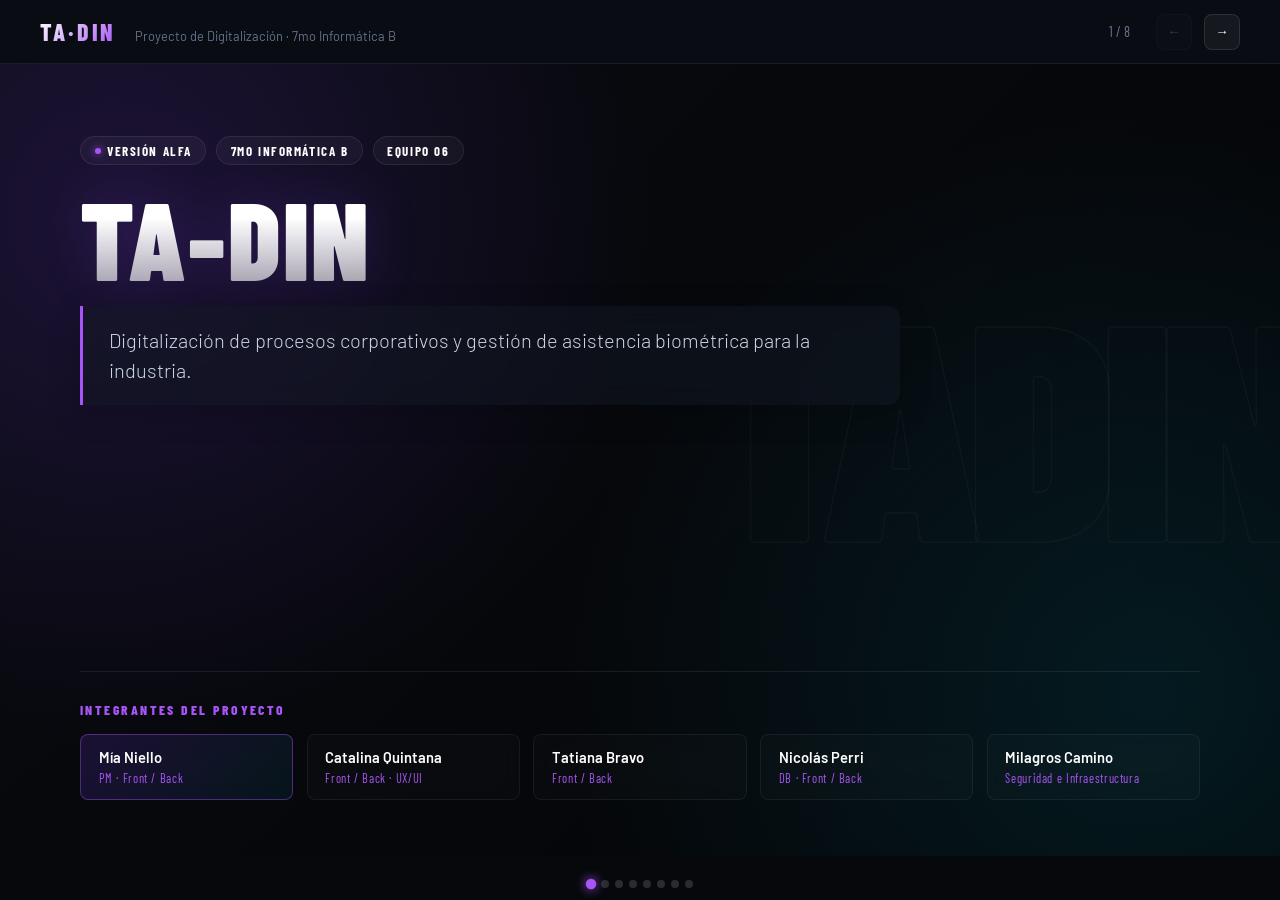
==== commit e55a6dc5: "Update index.html" ====
--- a/index.html
+++ b/index.html
@@ -50,7 +50,7 @@
             <div class="editorial-footer-label">Integrantes del Proyecto</div>
             
             <div class="editorial-team-grid">
-              <div class="editorial-team-card -card">
+              <div class="editorial-team-card lead-card">
                 <span class="editorial-team-name">Mía Niello</span>
                 <span class="editorial-team-role">PM · Front / Back</span>
               </div>
@@ -85,7 +85,7 @@
         <div class="divider"></div>
         
         <p style="color: var(--text-body); margin-bottom: 1.5rem; font-size: 1.05rem;">
-          TA-DIN busca profesionalizarse para captar clientes en los sectores petrolero, minero y telefónico. La digitalización permite iniciar el proceso de certificación bajo las normas <strong>ISO 9001 e ISO 14001</strong>. Toda esta información se encuentra en la <a href="https://mianiello.github.io/Documentacion-TA-DIN/#gantt" target="_blank" style="color: var(--accent, #3182ce); text-decoration: underline;">documentación digital</a> y en la <a href="https://cataquintana11.github.io/landing-page/" target="_blank" style="color: var(--accent, #3182ce); text-decoration: underline;">landing page</a>.
+          TA-DIN busca profesionalizarse para captar clientes en los sectores petrolero, minero y telefónico. La digitalización permite iniciar el proceso de certificación bajo las normas <strong>ISO 9001 e ISO 14001</strong>. Toda esta información se encuentra en la <a href="https://mianiello.github.io/Documentacion-TA-DIN/#gantt" target="_blank" style="color: var(--accent-bright, #3182ce); text-decoration: underline;">documentación digital</a> y en la <a href="https://cataquintana11.github.io/landing-page/" target="_blank" style="color: var(--accent-bright, #3182ce); text-decoration: underline;">landing page</a>.
         </p>
 
         <div class="grid-2">
@@ -143,7 +143,7 @@
             <div class="card-title" style="font-size: 1.1rem; color: #ffffff; margin: 0;">Entrevista N°3 · 18/09/2026 (Fase Final & Definiciones)</div>
           </div>
           <p style="font-size: 0.88rem; color: #cbd5e0; margin-bottom: 0.8rem;">
-            <strong>Participantes:</strong> Sergio Bravo (Cliente) | PM, D03, IS(Equipo).
+            <strong>Participantes:</strong> Sergio Bravo (Cliente) | PM, D03, IS (Equipo).
           </p>
           
           <div class="grid-3" style="gap: 0.8rem;">
@@ -197,8 +197,6 @@
               position: relative;
               font-family: 'Inter', system-ui, -apple-system, sans-serif;
             ">
-             
-
               <div style="display: flex; justify-content: space-between; align-items: center;">
                 <div>
                   <h3 style="color: #1A2B4C; font-size: 1.6rem; font-weight: 800; margin: 0; line-height: 1;">TA-DIN</h3>
@@ -234,8 +232,6 @@
               position: relative;
               font-family: 'Inter', system-ui, -apple-system, sans-serif;
             ">
-        
-
               <div style="display: flex; justify-content: space-between; align-items: center;">
                 <div>
                   <h3 style="color: #1A2B4C; font-size: 1.6rem; font-weight: 800; margin: 0; line-height: 1;">TA-DIN</h3>
@@ -272,7 +268,7 @@
         <h2 class="slide-title">Plataforma de RRHH</h2>
         <div class="divider"></div>
 
-        <h3 style="font-size: 1.15rem; color: var(--accent); margin: 1.5rem 0 0.8rem 0; font-family: 'Barlow Condensed', sans-serif; text-transform: uppercase; letter-spacing: 0.05em;">
+        <h3 style="font-size: 1.15rem; color: var(--accent-bright); margin: 1.5rem 0 0.8rem 0; font-family: 'Barlow Condensed', sans-serif; text-transform: uppercase; letter-spacing: 0.05em;">
           Módulos Internos
         </h3>
 
@@ -303,7 +299,7 @@
           </div>
         </div>
 
-        <h3 style="font-size: 1.15rem; color: var(--accent); margin: 1.5rem 0 0.8rem 0; font-family: 'Barlow Condensed', sans-serif; text-transform: uppercase; letter-spacing: 0.05em;">
+        <h3 style="font-size: 1.15rem; color: var(--accent-bright); margin: 1.5rem 0 0.8rem 0; font-family: 'Barlow Condensed', sans-serif; text-transform: uppercase; letter-spacing: 0.05em;">
           Seguridad y Confirmación de Privilegios
         </h3>
 
@@ -325,18 +321,18 @@
       </div>
     </div>
 
-    <!-- DIAPO 6: Documentación Técnica, Arquitectura, Manual de Usuario & Operación (Combinada) -->
+    <!-- DIAPO 6: Documentación Técnica, Arquitectura, Manual de Usuario & Operación -->
     <div class="slide" id="s6">
       <div class="slide-content">
         <div class="slide-number">06</div>
         <h2 class="slide-title">Documentación Técnica & Operación</h2>
         <div class="divider"></div>
 
-        <h3 style="font-size: 1.15rem; color: var(--accent); margin: 0.8rem 0 0.6rem 0; font-family: 'Barlow Condensed', sans-serif; text-transform: uppercase; letter-spacing: 0.05em;">
+        <h3 style="font-size: 1.15rem; color: var(--accent-bright); margin: 0.8rem 0 0.6rem 0; font-family: 'Barlow Condensed', sans-serif; text-transform: uppercase; letter-spacing: 0.05em;">
           Documentación Técnica & Arquitectura
         </h3>
 
-        <div class="grid-4" style="display: grid; grid-template-columns: repeat(4, 1fr); gap: 0.8rem; margin-bottom: 0.8rem;">
+        <div class="grid-4" style="display: grid; grid-template-columns: repeat(auto-fit, minmax(220px, 1fr)); gap: 0.8rem; margin-bottom: 0.8rem;">
           <div class="card" style="padding: 0.7rem 0.9rem;">
             <div class="card-title" style="font-size: 0.85rem; margin-bottom: 0.4rem;">Módulo A · Web</div>
             <ul class="styled-list" style="font-size: 0.78rem; margin: 0;">
@@ -372,7 +368,7 @@
           </div>
         </div>
 
-        <h3 style="font-size: 1.15rem; color: var(--accent); margin: 0.8rem 0 0.6rem 0; font-family: 'Barlow Condensed', sans-serif; text-transform: uppercase; letter-spacing: 0.05em;">
+        <h3 style="font-size: 1.15rem; color: var(--accent-bright); margin: 0.8rem 0 0.6rem 0; font-family: 'Barlow Condensed', sans-serif; text-transform: uppercase; letter-spacing: 0.05em;">
           Manual de Usuario & Operación
         </h3>
 
@@ -398,7 +394,6 @@
           </div>
         </div>
 
-        <!-- Botón de Redirección a la Documentación Digital / Gantt -->
         <div style="margin-top: 1rem; text-align: center;">
           <a href="https://mianiello.github.io/Documentacion-TA-DIN/#gantt" target="_blank" style="
             display: inline-flex;
@@ -432,13 +427,12 @@
         <h2 class="slide-title">Estimación Económica del Proyecto</h2>
         <div class="divider"></div>
 
-        <!-- Ficha de resumen superior -->
         <div class="card" style="margin-bottom: 0.8rem; padding: 0.6rem 1rem; background: rgba(255,255,255,0.03);">
           <div style="display: flex; justify-content: space-between; align-items: center; flex-wrap: wrap; gap: 0.5rem; font-size: 0.82rem; color: var(--text-body);">
             <div><strong>Inicio:</strong> 14/04/26 | <strong>Fin:</strong> 14/11/26</div>
             <div><strong>Esfuerzo:</strong> 687 Horas</div>
             <div><strong>Margen:</strong> 25% | <strong>Ganancia:</strong> $4.623,86 USD</div>
-            <div style="color: var(--accent); font-weight: bold; font-size: 0.95rem;">Precio Venta: $23.119,28 USD</div>
+            <div style="color: var(--accent-bright); font-weight: bold; font-size: 0.95rem;">Precio Venta: $23.119,28 USD</div>
           </div>
         </div>
 
@@ -548,10 +542,9 @@
           </div>
         </div>
 
-        <!-- Total Costes y Gastos -->
-        <div class="card" style="background: rgba(49, 130, 206, 0.15); border: 1.5px solid rgba(49, 130, 206, 0.6); text-align: center; padding: 0.6rem;">
+        <div class="card" style="background: rgba(124, 58, 237, 0.15); border: 1.5px solid rgba(168, 85, 247, 0.6); text-align: center; padding: 0.6rem;">
           <p style="margin: 0; color: #ffffff; font-size: 1.05rem; font-weight: 700;">
-            TOTAL COSTOS Y GASTOS: <span style="color: var(--accent);">$18.495,42 USD</span>
+            TOTAL COSTOS Y GASTOS: <span style="color: var(--accent-bright);">$18.495,42 USD</span>
           </p>
         </div>
 
@@ -583,7 +576,7 @@
             <div class="editorial-footer-label">Integrantes del Proyecto</div>
             
             <div class="editorial-team-grid">
-              <div class="editorial-team-card">
+              <div class="editorial-team-card lead-card">
                 <span class="editorial-team-name">Mía Niello</span>
                 <span class="editorial-team-role">PM · Front / Back</span>
               </div>
@@ -614,7 +607,6 @@
 
   <div class="dot-nav" id="dotNav"></div>
 
-  <!-- Contador flotante inferior -->
   <div class="bottom-hover-counter" id="hoverCounter">1 / 8</div>
 
   <script>
--- a/styles.css
+++ b/styles.css
@@ -1,6 +1,6 @@
 /* =========================================
-   TA-DIN | Design System & Presentación E2
-   Estilo: Cyber / Electric Violet Minimalist
+   TA-DIN | Design System & Presentación
+   Estilo: Cyber / Electric Violet Minimalist (Refined)
    ========================================= */
 
 :root {
@@ -17,7 +17,8 @@
   /* Acentos */
   --accent:         #7C3AED;
   --accent-bright:  #A855F7;
-  --accent-glow:    rgba(124, 58, 237, 0.25);
+  --accent-cyan:    #06B6D4;
+  --accent-glow:    rgba(124, 58, 237, 0.35);
 
   /* Indicadores de Matriz Mensual */
   --status-green:   #10B981;
@@ -47,8 +48,9 @@
   position: fixed;
   top: 0; left: 0; right: 0;
   height: var(--nav-h);
-  background: rgba(11, 14, 20, 0.9);
-  backdrop-filter: blur(12px);
+  background: rgba(11, 14, 20, 0.85);
+  backdrop-filter: blur(16px);
+  -webkit-backdrop-filter: blur(16px);
   display: flex;
   align-items: center;
   justify-content: space-between;
@@ -133,130 +135,202 @@
   box-shadow: 0 0 12px var(--accent-glow);
 }
 
-/* CARÁTULA REDISEÑADA (COVER HERO) */
-.cover-pills {
+/* =========================================
+   CARÁTULA REDISEÑADA (GLASSMORPHISM & NEON)
+   ========================================= */
+
+.cover-editorial-container {
+  position: relative;
+  width: 100%;
+  height: 100%;
+  min-height: calc(100vh - var(--nav-h) - var(--dots-h));
+  padding: 3.5rem 5rem;
   display: flex;
-  justify-content: center;
-  gap: 0.75rem;
+  flex-direction: column;
+  justify-content: space-between;
+  overflow: hidden;
+  background: 
+    radial-gradient(circle at 10% 20%, rgba(124, 58, 237, 0.18) 0%, transparent 40%),
+    radial-gradient(circle at 90% 80%, rgba(6, 182, 212, 0.12) 0%, transparent 45%),
+    linear-gradient(135deg, #090B10 0%, #030406 100%);
+}
+
+/* Marca de Agua Estilizada */
+.watermark-bg {
+  position: absolute;
+  top: 45%;
+  right: -2%;
+  transform: translateY(-50%);
+  font-family: 'Barlow Condensed', sans-serif;
+  font-size: clamp(10rem, 24vw, 22rem);
+  font-weight: 900;
+  letter-spacing: -0.05em;
+  color: transparent;
+  -webkit-text-stroke: 1.5px rgba(255, 255, 255, 0.03);
+  user-select: none;
+  pointer-events: none;
+  line-height: 0.8;
+  z-index: 0;
+  text-transform: uppercase;
+  white-space: nowrap;
+}
+
+.editorial-content {
+  position: relative;
+  z-index: 2;
+  max-width: 820px;
+  margin-top: 1rem;
+}
+
+/* Insignias de Estado */
+.editorial-badges {
+  display: flex;
   flex-wrap: wrap;
-  margin-bottom: 2rem;
-}
-
-.pill {
-  background: rgba(124, 58, 237, 0.1);
-  border: 1px solid rgba(168, 85, 247, 0.3);
-  color: #E2E8F0;
-  padding: 0.4rem 1.2rem;
-  border-radius: 50px;
-  font-family: 'Barlow Condensed', sans-serif;
-  font-size: 0.85rem;
+  gap: 0.6rem;
+  margin-bottom: 1.5rem;
+}
+
+.cover-badge {
+  display: inline-flex;
+  align-items: center;
+  gap: 0.4rem;
+  padding: 0.35rem 0.85rem;
+  background: rgba(255, 255, 255, 0.04);
+  border: 1px solid rgba(255, 255, 255, 0.08);
+  border-radius: 20px;
+  font-family: 'Barlow Condensed', sans-serif;
+  font-size: 0.82rem;
   font-weight: 700;
-  letter-spacing: 0.08em;
+  letter-spacing: 0.12em;
+  color: var(--text-light);
+  backdrop-filter: blur(8px);
+}
+
+.badge-dot {
+  width: 6px;
+  height: 6px;
+  border-radius: 50%;
+  background: var(--accent-bright);
+  box-shadow: 0 0 8px var(--accent-bright);
+}
+
+/* Título de la Carátula */
+.editorial-title {
+  font-family: 'Barlow Condensed', sans-serif;
+  font-size: clamp(4rem, 8.5vw, 7rem);
+  font-weight: 900;
+  line-height: 0.9;
+  letter-spacing: 0.02em;
   text-transform: uppercase;
-  backdrop-filter: blur(8px);
-  box-shadow: 0 0 15px rgba(124, 58, 237, 0.15);
-  transition: var(--transition);
-}
-
-.pill:hover {
-  border-color: var(--accent-bright);
-  box-shadow: 0 0 20px rgba(168, 85, 247, 0.4);
-  transform: translateY(-2px);
-}
-
-.hero-title {
-  font-family: 'Barlow Condensed', sans-serif;
-  font-size: clamp(4rem, 8vw, 7rem);
-  font-weight: 800;
-  letter-spacing: 0.05em;
-  line-height: 0.9;
-  margin-bottom: 1rem;
-  background: linear-gradient(180deg, #FFFFFF 30%, #A855F7 100%);
+  background: linear-gradient(180deg, #FFFFFF 30%, rgba(255, 255, 255, 0.6) 100%);
   -webkit-background-clip: text;
   -webkit-text-fill-color: transparent;
-  text-shadow: 0 10px 30px rgba(124, 58, 237, 0.3);
-}
-
-.hero-subtitle {
-  font-style: italic;
-  font-size: clamp(1rem, 2vw, 1.25rem);
-  color: var(--text-body);
-  max-width: 650px;
-  margin: 0 auto 1.5rem auto;
+  margin: 0 0 1.2rem 0;
+  filter: drop-shadow(0 0 25px rgba(124, 58, 237, 0.2));
+}
+
+/* Bajada / Subtítulo con Glassmorphism */
+.editorial-subtitle {
+  font-size: clamp(1rem, 1.6vw, 1.25rem);
+  font-weight: 300;
   line-height: 1.5;
-}
-
-.team-grid {
+  color: #cbd5e0;
+  margin: 0;
+  padding: 1.2rem 1.6rem;
+  background: rgba(18, 24, 36, 0.5);
+  border-left: 3px solid var(--accent-bright);
+  border-radius: 0 12px 12px 0;
+  backdrop-filter: blur(12px);
+  -webkit-backdrop-filter: blur(12px);
+  box-shadow: 0 8px 32px rgba(0, 0, 0, 0.2);
+}
+
+/* Footer / Tarjetas de Integrantes */
+.editorial-footer {
+  position: relative;
+  z-index: 2;
+  padding-top: 1.8rem;
+  border-top: 1px solid rgba(255, 255, 255, 0.08);
+  margin-top: 2rem;
+}
+
+.editorial-footer-label {
+  font-family: 'Barlow Condensed', sans-serif;
+  font-size: 0.85rem;
+  font-weight: 800;
+  letter-spacing: 0.18em;
+  text-transform: uppercase;
+  color: var(--accent-bright);
+  margin-bottom: 1rem;
+}
+
+.editorial-team-grid {
   display: grid;
   grid-template-columns: repeat(auto-fit, minmax(160px, 1fr));
-  gap: 1rem;
-  max-width: 1000px;
-  margin: 2rem auto 0 auto;
-  width: 100%;
-}
-
-.team-card {
-  background: var(--bg-dark-mid);
-  border: 1px solid rgba(255, 255, 255, 0.08);
-  border-radius: var(--radius-md);
-  padding: 1.5rem 1rem;
+  gap: 0.85rem;
+}
+
+.editorial-team-card {
+  background: rgba(255, 255, 255, 0.02);
+  border: 1px solid rgba(255, 255, 255, 0.06);
+  border-radius: var(--radius-sm);
+  padding: 0.9rem 1.1rem;
   display: flex;
   flex-direction: column;
-  align-items: center;
-  text-align: center;
-  transition: var(--transition);
-  position: relative;
-  overflow: hidden;
-}
-
-.team-card::before {
-  content: '';
-  position: absolute;
-  top: 0; left: 0; right: 0; height: 3px;
-  background: linear-gradient(90deg, transparent, var(--accent-bright), transparent);
+  justify-content: center;
+  transition: all 0.25s ease;
+  backdrop-filter: blur(10px);
+}
+
+.editorial-team-card:hover {
+  transform: translateY(-3px);
+  border-color: rgba(168, 85, 247, 0.5);
+  background: rgba(124, 58, 237, 0.12);
+  box-shadow: 0 8px 20px rgba(124, 58, 237, 0.15);
+}
+
+/* Resalte especial para la Project Manager */
+.editorial-team-card.lead-card {
+  background: linear-gradient(135deg, rgba(124, 58, 237, 0.18) 0%, rgba(6, 182, 212, 0.08) 100%);
+  border: 1px solid rgba(168, 85, 247, 0.4);
+}
+
+.editorial-team-name {
+  font-size: 0.92rem;
+  font-weight: 600;
+  color: #ffffff;
+  line-height: 1.2;
+}
+
+.editorial-team-role {
+  font-family: 'Barlow Condensed', sans-serif;
+  font-size: 0.78rem;
+  color: var(--accent-bright);
+  letter-spacing: 0.05em;
+  margin-top: 0.25rem;
+}
+
+/* Contador flotante */
+.bottom-hover-counter {
+  position: fixed;
+  bottom: 20px;
+  left: 50%;
+  transform: translateX(-50%);
+  background: rgba(0, 0, 0, 0.85);
+  color: #fff;
+  padding: 6px 16px;
+  border-radius: 20px;
+  font-family: 'Barlow Condensed', sans-serif;
+  font-size: 0.95rem;
+  letter-spacing: 0.05em;
   opacity: 0;
-  transition: var(--transition);
-}
-
-.team-card:hover {
-  transform: translateY(-5px);
-  border-color: rgba(168, 85, 247, 0.4);
-  box-shadow: 0 12px 30px rgba(0, 0, 0, 0.5), 0 0 20px rgba(124, 58, 237, 0.2);
-}
-
-.team-card:hover::before {
+  transition: opacity 0.3s ease;
+  pointer-events: auto;
+  z-index: 1000;
+}
+
+.bottom-hover-counter:hover {
   opacity: 1;
-}
-
-.avatar {
-  width: 52px;
-  height: 52px;
-  border-radius: 50%;
-  background: linear-gradient(135deg, rgba(124, 58, 237, 0.3), rgba(18, 24, 36, 0.9));
-  border: 2px solid var(--accent-bright);
-  color: #FFF;
-  font-family: 'Barlow Condensed', sans-serif;
-  font-weight: 800;
-  font-size: 1.2rem;
-  display: flex;
-  align-items: center;
-  justify-content: center;
-  margin-bottom: 0.8rem;
-  box-shadow: 0 0 15px var(--accent-glow);
-}
-
-.team-name {
-  font-family: 'Barlow', sans-serif;
-  font-weight: 600;
-  font-size: 0.95rem;
-  color: var(--text-light);
-  margin-bottom: 0.25rem;
-}
-
-.team-role {
-  font-size: 0.75rem;
-  color: var(--text-muted);
-  line-height: 1.3;
 }
 
 /* Grids & Cards Interiores */
@@ -346,4 +420,4 @@
   background: var(--accent-bright);
   box-shadow: 0 0 8px var(--accent-bright);
   transform: scale(1.3);
-}+}
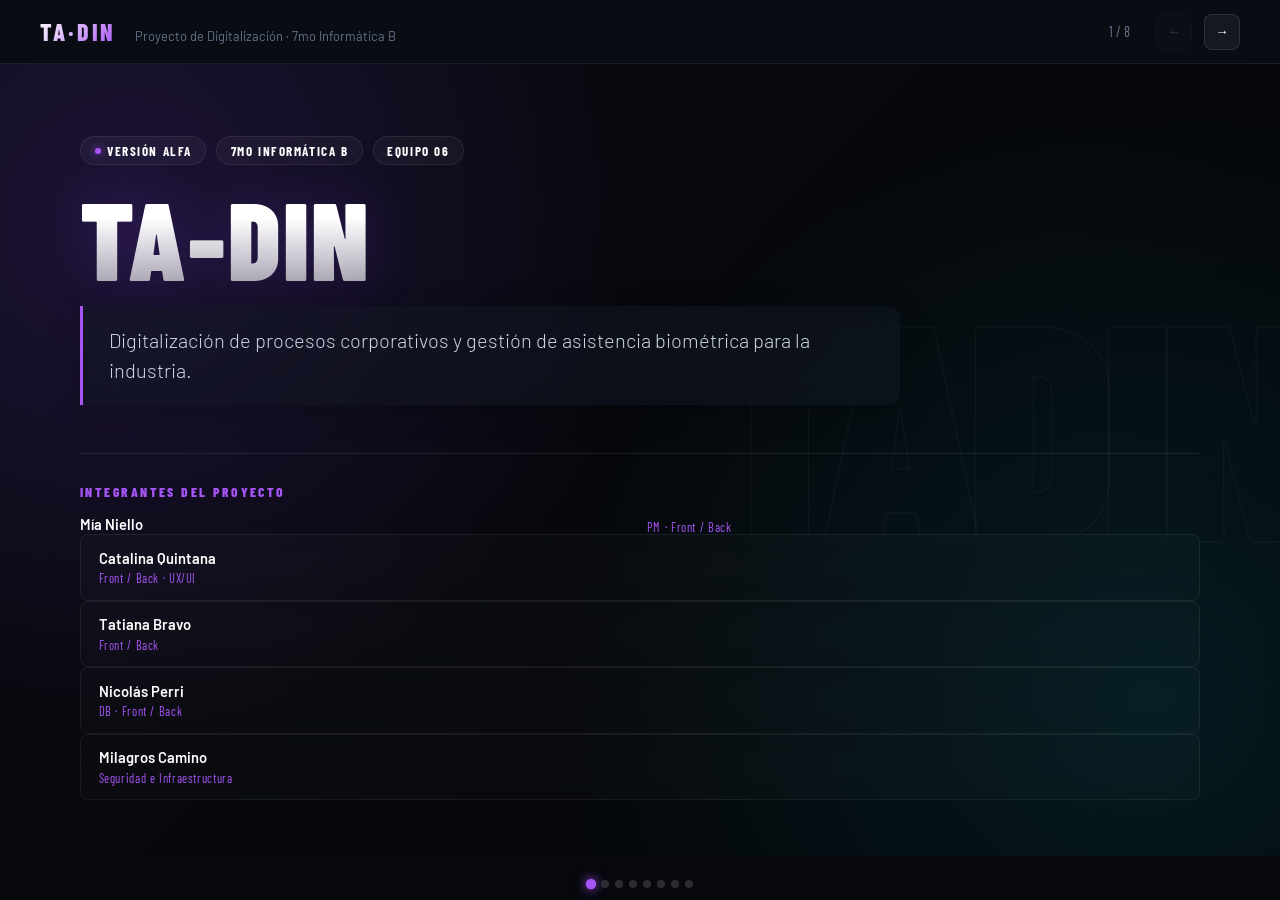
==== commit 07e7bcad: "Update index.html" ====
--- a/index.html
+++ b/index.html
@@ -50,7 +50,7 @@
             <div class="editorial-footer-label">Integrantes del Proyecto</div>
             
             <div class="editorial-team-grid">
-              <div class="editorial-team-card lead-card">
+            
                 <span class="editorial-team-name">Mía Niello</span>
                 <span class="editorial-team-role">PM · Front / Back</span>
               </div>
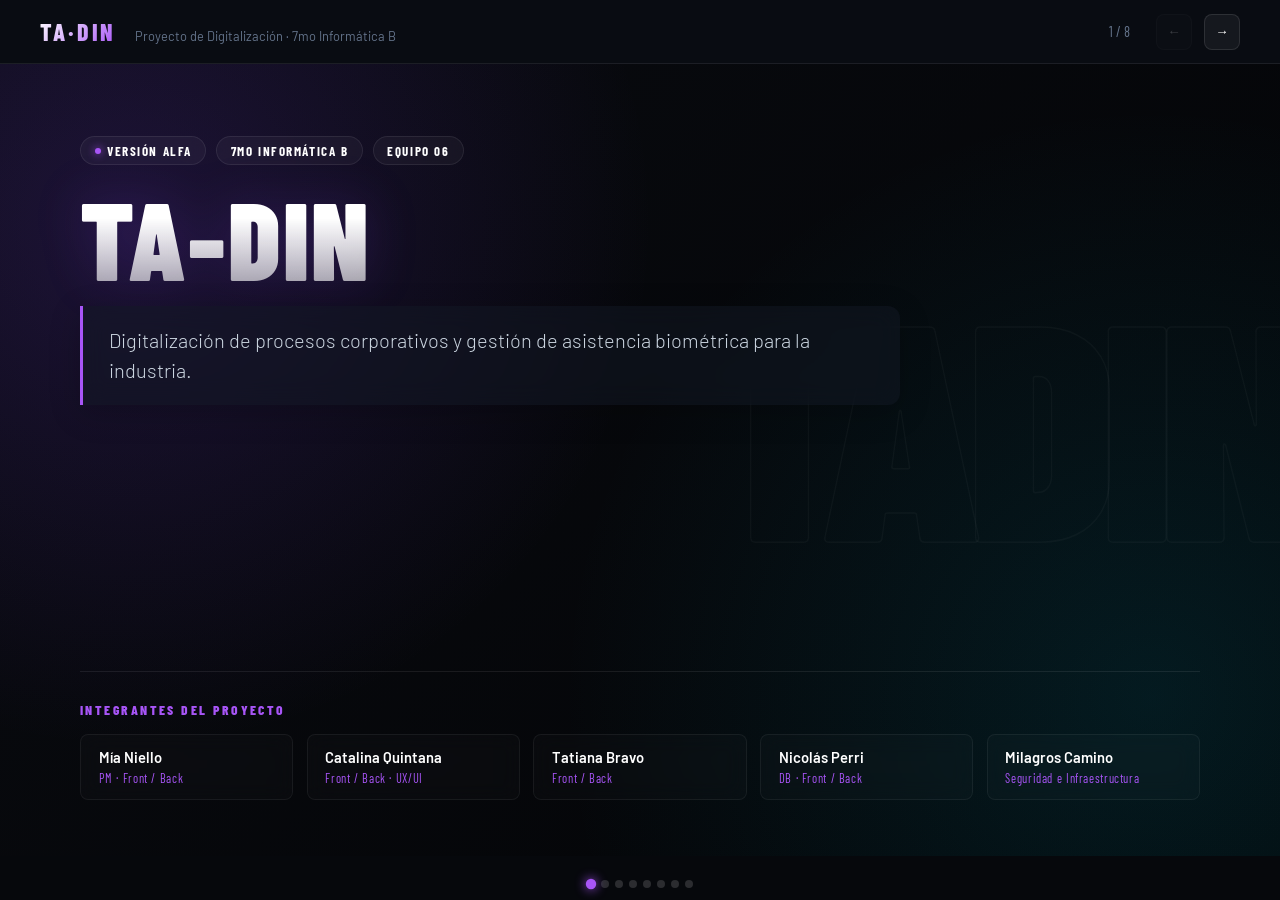
==== commit 5515c379: "Update index.html" ====
--- a/index.html
+++ b/index.html
@@ -50,7 +50,7 @@
             <div class="editorial-footer-label">Integrantes del Proyecto</div>
             
             <div class="editorial-team-grid">
-            
+                <div class="editorial-team-card ">
                 <span class="editorial-team-name">Mía Niello</span>
                 <span class="editorial-team-role">PM · Front / Back</span>
               </div>
